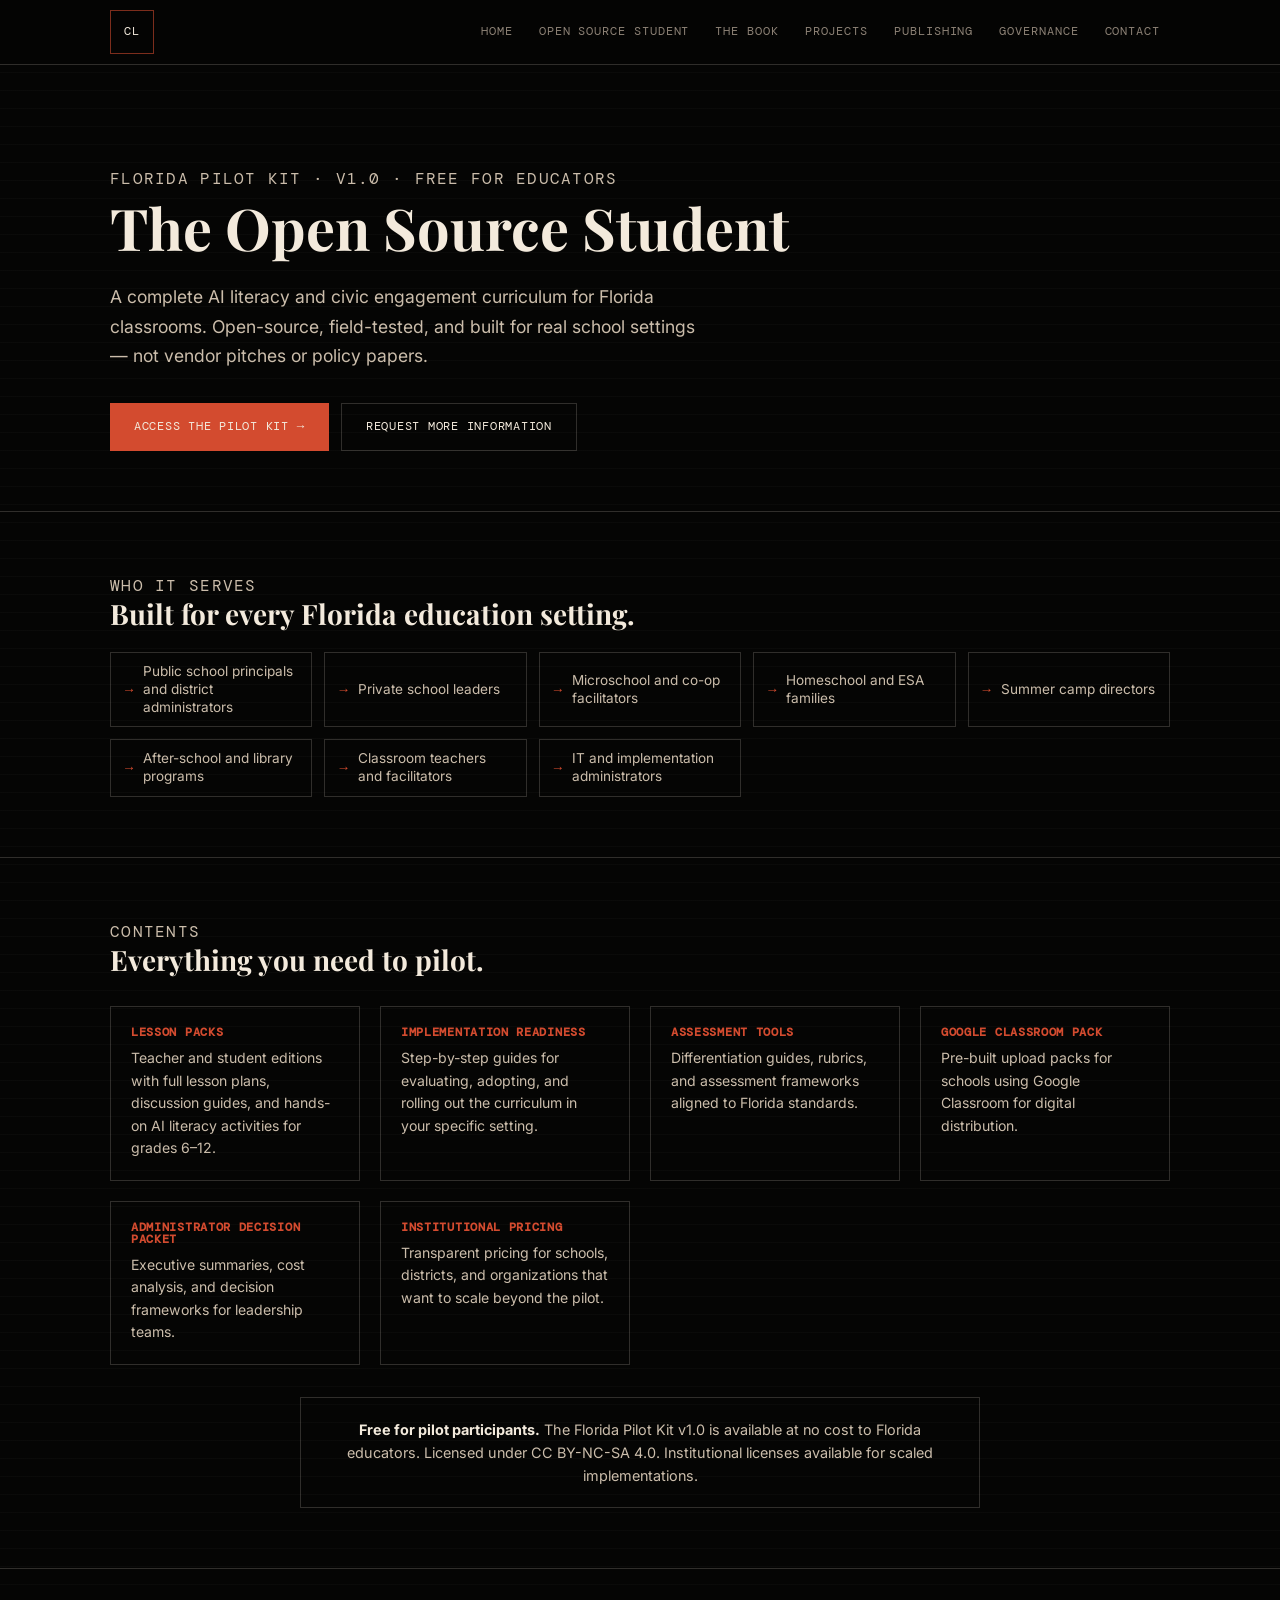
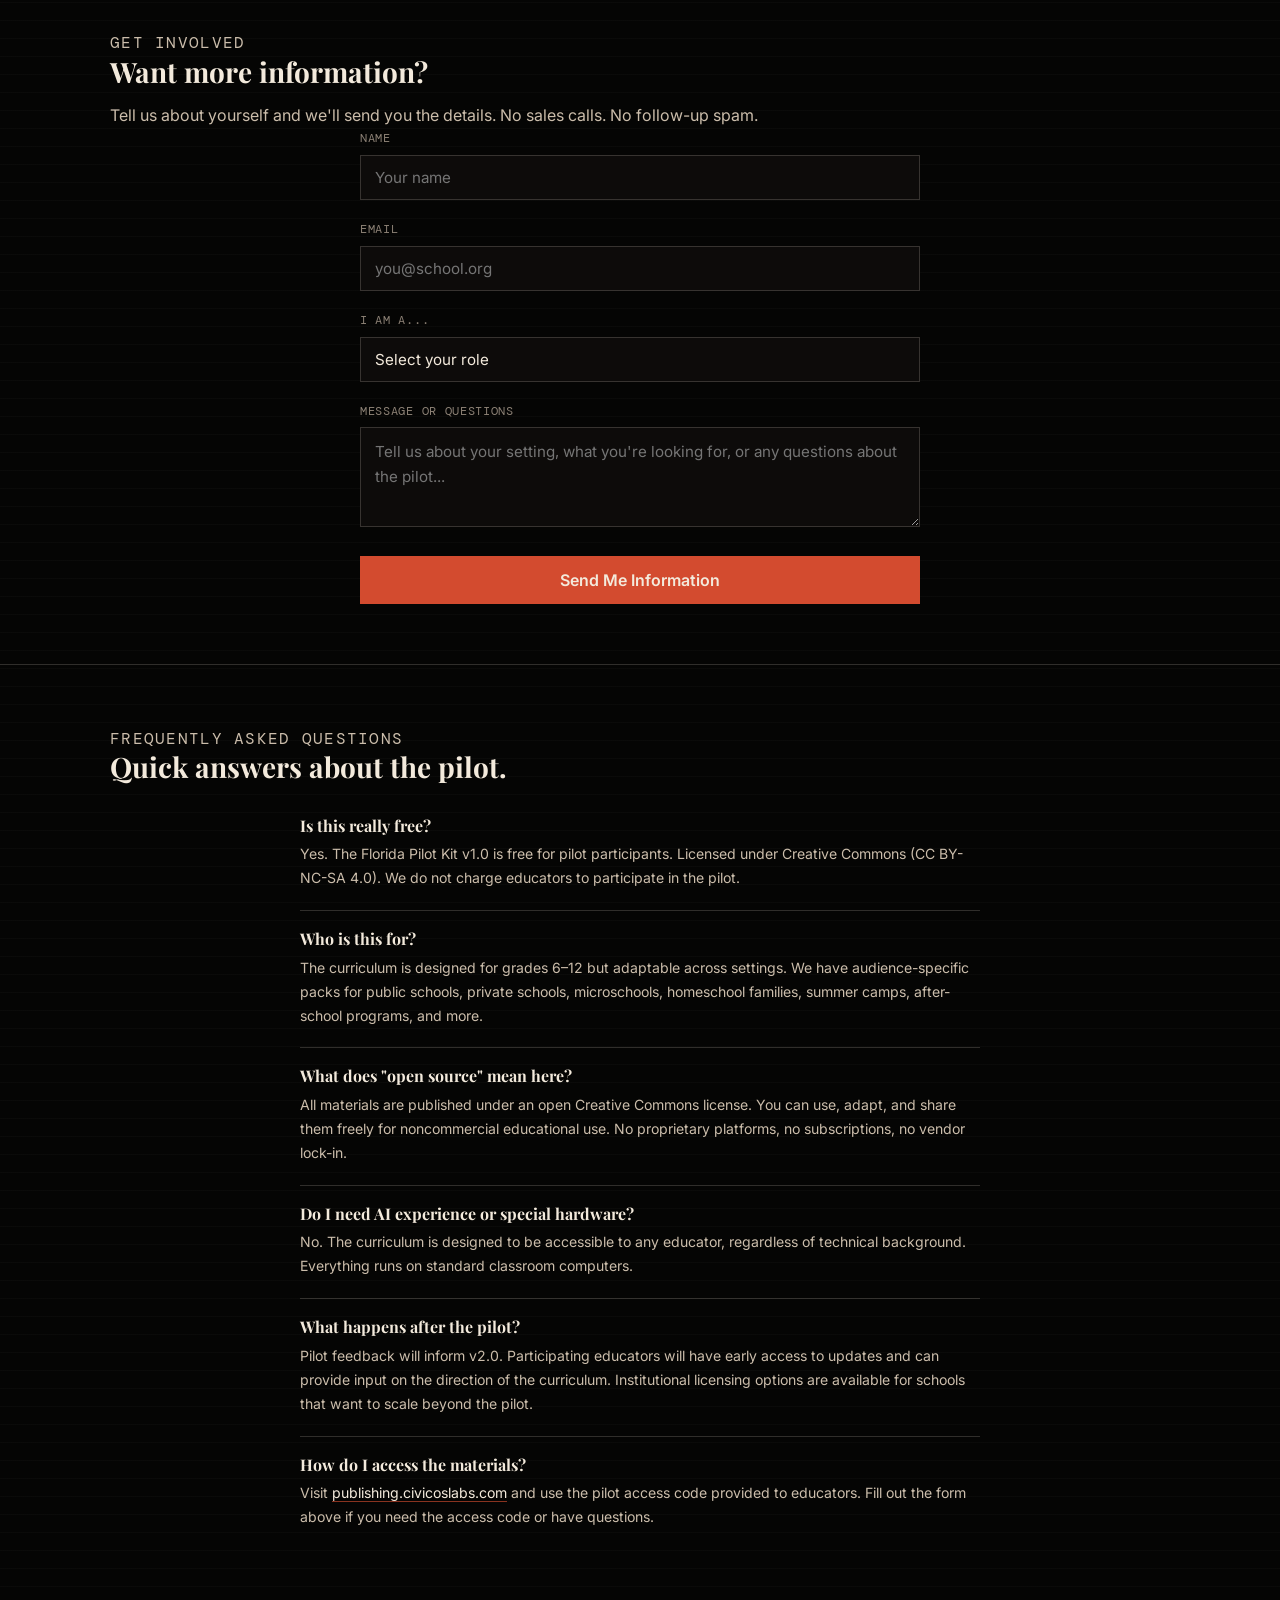
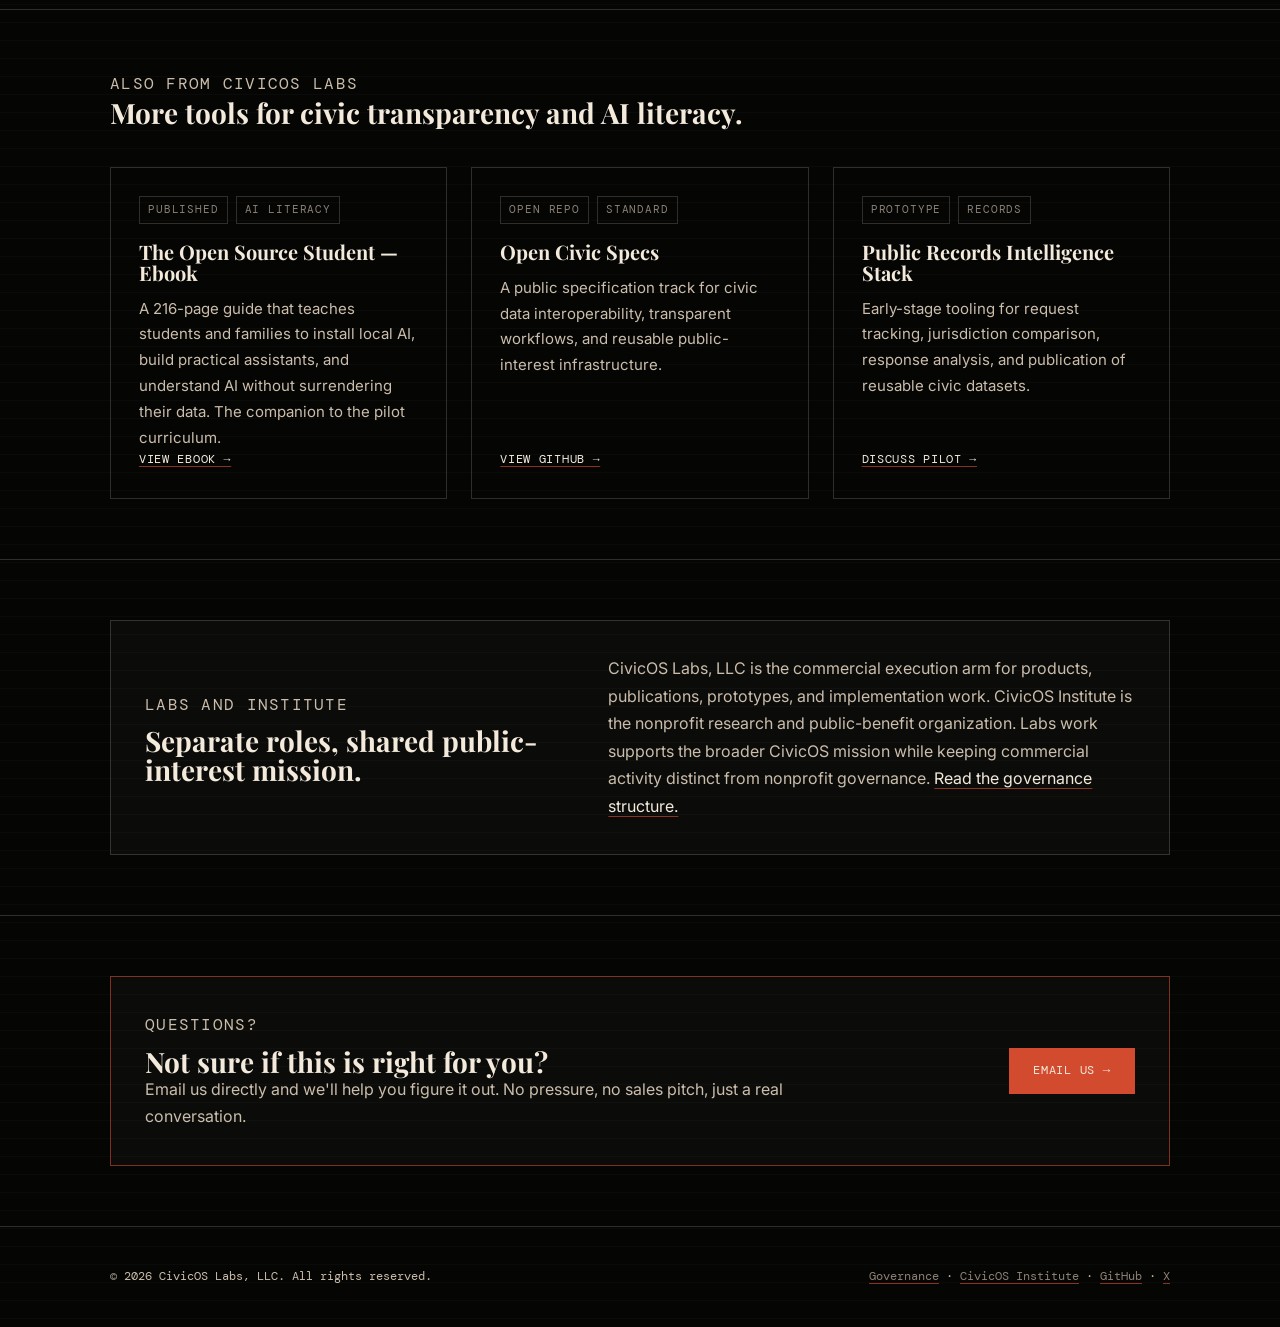
==== index.html @ d6880f02 "Add Formspree form to Open Source Student page" ====
<!DOCTYPE html>
<html lang="en">
<head>
    <meta charset="UTF-8">
    <meta name="viewport" content="width=device-width, initial-scale=1.0">
    <meta name="description" content="The Open Source Student — Florida Pilot Kit. Free open-source AI literacy curriculum for Florida educators, microschools, and families. Join the pilot.">
    <meta name="theme-color" content="#050504">
    <link rel="canonical" href="https://civicoslabs.com/">
    <meta property="og:type" content="website">
    <meta property="og:title" content="The Open Source Student — Florida Pilot Kit">
    <meta property="og:description" content="Free open-source AI literacy curriculum for Florida classrooms. Built for educators, by educators. Join the pilot.">
    <meta property="og:url" content="https://civicoslabs.com/">
    <meta property="og:site_name" content="CivicOS Labs">
    <meta name="twitter:card" content="summary_large_image">
    <meta name="twitter:title" content="The Open Source Student — Florida Pilot Kit">
    <meta name="twitter:description" content="Free open-source AI literacy curriculum for Florida classrooms. Join the pilot.">
    <title>The Open Source Student — Florida Pilot Kit | CivicOS Labs</title>
    <link rel="icon" href="/favicon.svg" type="image/svg+xml">
    <link rel="stylesheet" href="style.css">
    <link rel="preconnect" href="https://fonts.googleapis.com">
    <link rel="preconnect" href="https://fonts.gstatic.com" crossorigin>
    <link href="https://fonts.googleapis.com/css2?family=DM+Mono:wght@400;500&family=Inter:wght@300;400;500;600;700;800&family=Playfair+Display:wght@500;600;700;800&display=swap" rel="stylesheet">
    <style>
        .form-section {
            max-width: 560px;
            margin: 0 auto;
        }
        .form-section .eyebrow {
            margin-bottom: 12px;
        }
        .form-section h2 {
            margin-bottom: 24px;
        }
        .form-group {
            margin-bottom: 20px;
        }
        .form-group label {
            display: block;
            font-family: var(--mono);
            font-size: 0.72rem;
            letter-spacing: 0.06em;
            text-transform: uppercase;
            color: var(--ash);
            margin-bottom: 6px;
        }
        .form-group input,
        .form-group select,
        .form-group textarea {
            width: 100%;
            padding: 12px 14px;
            background: var(--black-soft);
            border: 1px solid var(--line);
            color: var(--paper);
            font-family: var(--sans);
            font-size: 0.95rem;
            outline: none;
            transition: border-color 0.2s;
            border-radius: 0;
            -webkit-appearance: none;
        }
        .form-group input:focus,
        .form-group select:focus,
        .form-group textarea:focus {
            border-color: var(--ember);
        }
        .form-group select {
            cursor: pointer;
        }
        .form-group select option {
            background: var(--black);
            color: var(--paper);
        }
        .form-group textarea {
            resize: vertical;
            min-height: 100px;
            line-height: 1.6;
        }
        .form-submit {
            width: 100%;
            padding: 14px 24px;
            background: var(--ember);
            color: var(--paper);
            border: none;
            font-family: var(--sans);
            font-size: 1rem;
            font-weight: 600;
            cursor: pointer;
            transition: background 0.2s;
            border-radius: 0;
        }
        .form-submit:hover {
            background: #b83d25;
        }
        .form-submit:disabled {
            opacity: 0.5;
            cursor: not-allowed;
        }
        .form-success {
            display: none;
            text-align: center;
            padding: 40px 20px;
        }
        .form-success h3 {
            font-size: 1.4rem;
            margin-bottom: 12px;
        }
        .form-success p {
            color: var(--paper-dim);
            line-height: 1.6;
        }
        .form-error {
            color: var(--ember);
            font-size: 0.85rem;
            margin-top: 8px;
            display: none;
        }
        .form-spinner {
            display: none;
            vertical-align: middle;
            margin-left: 8px;
        }
        .pilot-hero {
            padding: 100px 0 60px;
        }
        .pilot-hero h1 {
            font-size: clamp(2.2rem, 5vw, 3.6rem);
            line-height: 1.2;
            margin-bottom: 20px;
        }
        .pilot-hero .tagline {
            max-width: 600px;
            font-size: 1.1rem;
            line-height: 1.7;
            color: var(--paper-dim);
            margin-bottom: 32px;
        }
        .audience-list {
            display: grid;
            grid-template-columns: repeat(auto-fill, minmax(200px, 1fr));
            gap: 12px;
            margin-top: 24px;
        }
        .audience-item {
            display: flex;
            align-items: center;
            gap: 10px;
            padding: 10px 14px;
            border: 1px solid var(--line);
            font-size: 0.85rem;
            color: var(--paper-dim);
            line-height: 1.3;
        }
        .audience-item::before {
            content: "→";
            color: var(--ember);
            font-family: var(--mono);
            flex-shrink: 0;
        }
        .whats-included {
            display: grid;
            grid-template-columns: repeat(auto-fill, minmax(220px, 1fr));
            gap: 20px;
            margin-top: 32px;
        }
        .included-item {
            padding: 20px;
            border: 1px solid var(--line);
        }
        .included-item h4 {
            font-family: var(--mono);
            font-size: 0.72rem;
            letter-spacing: 0.06em;
            text-transform: uppercase;
            color: var(--ember);
            margin-bottom: 8px;
        }
        .included-item p {
            font-size: 0.88rem;
            line-height: 1.6;
            color: var(--paper-dim);
        }
        .pricing-note {
            max-width: 680px;
            margin: 32px auto 0;
            padding: 20px 24px;
            border: 1px solid var(--line);
            text-align: center;
            font-size: 0.9rem;
            line-height: 1.6;
            color: var(--paper-dim);
        }
        .pricing-note strong {
            color: var(--paper);
        }
        .faq-item {
            max-width: 680px;
            margin: 0 auto;
            padding: 20px 0;
            border-bottom: 1px solid var(--line);
        }
        .faq-item:last-child {
            border-bottom: none;
        }
        .faq-item h4 {
            font-size: 1rem;
            margin-bottom: 8px;
        }
        .faq-item p {
            font-size: 0.88rem;
            line-height: 1.7;
            color: var(--paper-dim);
        }
    </style>
</head>
<body>
    <nav>
        <div class="nav-inner">
            <a href="/" class="logo" aria-label="CivicOS Labs home">CL</a>
            <div class="nav-links">
                <a href="/">Home</a>
                <a href="/open-source-student/">Open Source Student</a>
                <a href="/ebook/">The Book</a>
                <a href="#projects">Projects</a>
                <a href="/publishing/">Publishing</a>
                <a href="/governance/">Governance</a>
                <a href="mailto:info@civicoslabs.com?subject=CivicOS%20Labs%20inquiry">Contact</a>
            </div>
        </div>
    </nav>

    <section class="pilot-hero">
        <div class="container">
            <p class="eyebrow">Florida Pilot Kit · v1.0 · Free for Educators</p>
            <h1>The Open Source Student</h1>
            <p class="tagline">A complete AI literacy and civic engagement curriculum for Florida classrooms. Open-source, field-tested, and built for real school settings — not vendor pitches or policy papers.</p>
            <div class="btn-group">
                <a href="https://publishing.civicoslabs.com/publishing/login" class="btn btn-primary" target="_blank" rel="noopener">Access the Pilot Kit →</a>
                <a href="#info" class="btn btn-secondary">Request More Information</a>
            </div>
        </div>
    </section>

    <hr class="section-divider">

    <section>
        <div class="container">
            <div class="section-head">
                <p class="section-label">Who it serves</p>
                <h2>Built for every Florida education setting.</h2>
            </div>
            <div class="audience-list">
                <div class="audience-item">Public school principals and district administrators</div>
                <div class="audience-item">Private school leaders</div>
                <div class="audience-item">Microschool and co-op facilitators</div>
                <div class="audience-item">Homeschool and ESA families</div>
                <div class="audience-item">Summer camp directors</div>
                <div class="audience-item">After-school and library programs</div>
                <div class="audience-item">Classroom teachers and facilitators</div>
                <div class="audience-item">IT and implementation administrators</div>
            </div>
        </div>
    </section>

    <hr class="section-divider">

    <section>
        <div class="container">
            <div class="section-head">
                <p class="section-label">Contents</p>
                <h2>Everything you need to pilot.</h2>
            </div>
            <div class="whats-included">
                <div class="included-item">
                    <h4>Lesson packs</h4>
                    <p>Teacher and student editions with full lesson plans, discussion guides, and hands-on AI literacy activities for grades 6–12.</p>
                </div>
                <div class="included-item">
                    <h4>Implementation readiness</h4>
                    <p>Step-by-step guides for evaluating, adopting, and rolling out the curriculum in your specific setting.</p>
                </div>
                <div class="included-item">
                    <h4>Assessment tools</h4>
                    <p>Differentiation guides, rubrics, and assessment frameworks aligned to Florida standards.</p>
                </div>
                <div class="included-item">
                    <h4>Google Classroom pack</h4>
                    <p>Pre-built upload packs for schools using Google Classroom for digital distribution.</p>
                </div>
                <div class="included-item">
                    <h4>Administrator decision packet</h4>
                    <p>Executive summaries, cost analysis, and decision frameworks for leadership teams.</p>
                </div>
                <div class="included-item">
                    <h4>Institutional pricing</h4>
                    <p>Transparent pricing for schools, districts, and organizations that want to scale beyond the pilot.</p>
                </div>
            </div>
            <div class="pricing-note">
                <strong>Free for pilot participants.</strong> The Florida Pilot Kit v1.0 is available at no cost to Florida educators. Licensed under CC BY-NC-SA 4.0. Institutional licenses available for scaled implementations.
            </div>
        </div>
    </section>

    <hr class="section-divider">

    <section id="info">
        <div class="container">
            <div class="section-head">
                <p class="section-label">Get involved</p>
                <h2>Want more information?</h2>
                <p>Tell us about yourself and we'll send you the details. No sales calls. No follow-up spam.</p>
            </div>

            <div class="form-section">
                <form id="contact-form" action="https://formspree.io/f/xaqlrnbj" method="POST">
                    <div class="form-group">
                        <label for="name">Name</label>
                        <input type="text" id="name" name="name" required placeholder="Your name">
                    </div>
                    <div class="form-group">
                        <label for="email">Email</label>
                        <input type="email" id="email" name="email" required placeholder="you@school.org">
                    </div>
                    <div class="form-group">
                        <label for="role">I am a...</label>
                        <select id="role" name="role">
                            <option value="">Select your role</option>
                            <option value="Public school administrator">Public school administrator</option>
                            <option value="Private school leader">Private school leader</option>
                            <option value="Microschool / co-op facilitator">Microschool / co-op facilitator</option>
                            <option value="Homeschool / ESA parent">Homeschool / ESA parent</option>
                            <option value="Classroom teacher">Classroom teacher</option>
                            <option value="Summer camp / after-school program">Summer camp / after-school program</option>
                            <option value="Community organization">Community organization</option>
                            <option value="Interested individual">Interested individual</option>
                            <option value="Other">Other</option>
                        </select>
                    </div>
                    <div class="form-group">
                        <label for="message">Message or questions</label>
                        <textarea id="message" name="message" placeholder="Tell us about your setting, what you're looking for, or any questions about the pilot..."></textarea>
                    </div>

                    <input type="hidden" name="_subject" value="New OSS Pilot Inquiry from civicoslabs.com">
                    <input type="hidden" name="_form_id" value="civicoslabs-oss-pilot-inquiry">

                    <button type="submit" class="form-submit" id="form-submit-btn">
                        Send Me Information
                        <span class="form-spinner" id="form-spinner">&#8987;</span>
                    </button>
                    <div class="form-error" id="form-error"></div>
                </form>

                <div class="form-success" id="form-success">
                    <h3>Thanks for your interest.</h3>
                    <p>We'll review your inquiry and send you information about the Florida Pilot Kit. If you have questions in the meantime, email us directly at <a href="mailto:info@civicoslabs.com">info@civicoslabs.com</a>.</p>
                </div>
            </div>
        </div>
    </section>

    <hr class="section-divider">

    <section>
        <div class="container">
            <div class="section-head">
                <p class="section-label">Frequently asked questions</p>
                <h2>Quick answers about the pilot.</h2>
            </div>
            <div class="faq-item">
                <h4>Is this really free?</h4>
                <p>Yes. The Florida Pilot Kit v1.0 is free for pilot participants. Licensed under Creative Commons (CC BY-NC-SA 4.0). We do not charge educators to participate in the pilot.</p>
            </div>
            <div class="faq-item">
                <h4>Who is this for?</h4>
                <p>The curriculum is designed for grades 6–12 but adaptable across settings. We have audience-specific packs for public schools, private schools, microschools, homeschool families, summer camps, after-school programs, and more.</p>
            </div>
            <div class="faq-item">
                <h4>What does "open source" mean here?</h4>
                <p>All materials are published under an open Creative Commons license. You can use, adapt, and share them freely for noncommercial educational use. No proprietary platforms, no subscriptions, no vendor lock-in.</p>
            </div>
            <div class="faq-item">
                <h4>Do I need AI experience or special hardware?</h4>
                <p>No. The curriculum is designed to be accessible to any educator, regardless of technical background. Everything runs on standard classroom computers.</p>
            </div>
            <div class="faq-item">
                <h4>What happens after the pilot?</h4>
                <p>Pilot feedback will inform v2.0. Participating educators will have early access to updates and can provide input on the direction of the curriculum. Institutional licensing options are available for schools that want to scale beyond the pilot.</p>
            </div>
            <div class="faq-item">
                <h4>How do I access the materials?</h4>
                <p>Visit <a href="https://publishing.civicoslabs.com/publishing/login">publishing.civicoslabs.com</a> and use the pilot access code provided to educators. Fill out the form above if you need the access code or have questions.</p>
            </div>
        </div>
    </section>

    <hr class="section-divider">

    <section id="projects">
        <div class="container">
            <div class="section-head">
                <p class="section-label">Also from CivicOS Labs</p>
                <h2>More tools for civic transparency and AI literacy.</h2>
            </div>
            <div class="grid project-grid">
                <article class="card project-card">
                    <div class="project-meta"><span>Published</span><span>AI literacy</span></div>
                    <h3>The Open Source Student — Ebook</h3>
                    <p>A 216-page guide that teaches students and families to install local AI, build practical assistants, and understand AI without surrendering their data. The companion to the pilot curriculum.</p>
                    <a href="/ebook/" class="link-arrow">View ebook</a>
                </article>
                <article class="card project-card">
                    <div class="project-meta"><span>Open repo</span><span>Standard</span></div>
                    <h3>Open Civic Specs</h3>
                    <p>A public specification track for civic data interoperability, transparent workflows, and reusable public-interest infrastructure.</p>
                    <a href="https://github.com/CivicOSInstitute/open-civic-specs" class="link-arrow" target="_blank" rel="noopener">View GitHub</a>
                </article>
                <article class="card project-card">
                    <div class="project-meta"><span>Prototype</span><span>Records</span></div>
                    <h3>Public Records Intelligence Stack</h3>
                    <p>Early-stage tooling for request tracking, jurisdiction comparison, response analysis, and publication of reusable civic datasets.</p>
                    <a href="mailto:info@civicoslabs.com?subject=Public%20Records%20Intelligence%20Stack" class="link-arrow">Discuss pilot</a>
                </article>
            </div>
        </div>
    </section>

    <hr class="section-divider">

    <section>
        <div class="container">
            <div class="disclosure-card">
                <div>
                    <p class="section-label">Labs and Institute</p>
                    <h2>Separate roles, shared public-interest mission.</h2>
                </div>
                <p>CivicOS Labs, LLC is the commercial execution arm for products, publications, prototypes, and implementation work. CivicOS Institute is the nonprofit research and public-benefit organization. Labs work supports the broader CivicOS mission while keeping commercial activity distinct from nonprofit governance. <a href="/governance/">Read the governance structure.</a></p>
            </div>
        </div>
    </section>

    <hr class="section-divider">

    <section>
        <div class="container">
            <div class="contact-strip">
                <div>
                    <p class="section-label">Questions?</p>
                    <h2>Not sure if this is right for you?</h2>
                    <p>Email us directly and we'll help you figure it out. No pressure, no sales pitch, just a real conversation.</p>
                </div>
                <a href="mailto:info@civicoslabs.com?subject=OSS%20Pilot%20question" class="btn btn-primary">Email us →</a>
            </div>
        </div>
    </section>

    <footer>
        <div class="container footer-grid">
            <p>&copy; 2026 CivicOS Labs, LLC. All rights reserved.</p>
            <p><a href="/governance/">Governance</a> · <a href="https://civicos-institute.org/" target="_blank" rel="noopener">CivicOS Institute</a> · <a href="https://github.com/CivicOSInstitute" target="_blank" rel="noopener">GitHub</a> · <a href="https://x.com/CivicOSInstitut" target="_blank" rel="noopener">X</a></p>
        </div>
    </footer>

    <script>
        const form = document.getElementById('contact-form');
        const btn = document.getElementById('form-submit-btn');
        const spinner = document.getElementById('form-spinner');
        const error = document.getElementById('form-error');
        const success = document.getElementById('form-success');

        form.addEventListener('submit', async (e) => {
            e.preventDefault();
            btn.disabled = true;
            spinner.style.display = 'inline';
            error.style.display = 'none';

            const data = new FormData(form);
            const plainData = {};
            data.forEach((v, k) => { plainData[k] = v; });

            try {
                const res = await fetch(form.action, {
                    method: 'POST',
                    body: JSON.stringify(plainData),
                    headers: {
                        'Content-Type': 'application/json',
                        'Accept': 'application/json'
                    }
                });
                if (res.ok) {
                    form.style.display = 'none';
                    success.style.display = 'block';
                } else {
                    throw new Error('Server error');
                }
            } catch (err) {
                error.textContent = 'Something went wrong. Please email us directly at info@civicoslabs.com.';
                error.style.display = 'block';
                btn.disabled = false;
                spinner.style.display = 'none';
            }
        });
    </script>
</body>
</html>
---- style.css ----
*, *::before, *::after {
    box-sizing: border-box;
    margin: 0;
    padding: 0;
}

:root {
    --black: #050504;
    --black-soft: #0d0b0a;
    --paper: #f3eadc;
    --paper-dim: #cbbdab;
    --ash: #8c8175;
    --ember: #d34b2f;
    --ember-deep: #8f2b1f;
    --line: rgba(243, 234, 220, 0.18);
    --line-strong: rgba(211, 75, 47, 0.58);
    --radius: 0;
    --serif: "Playfair Display", Georgia, serif;
    --sans: "Inter", -apple-system, BlinkMacSystemFont, "Segoe UI", sans-serif;
    --mono: "DM Mono", "Courier New", monospace;
}

html { scroll-behavior: smooth; background: var(--black); max-width: 100%; overflow-x: hidden; }

body {
    min-height: 100vh;
    background: linear-gradient(rgba(243, 234, 220, 0.025) 1px, transparent 1px), var(--black);
    background-size: 100% 18px;
    color: var(--paper);
    font-family: var(--sans);
    font-size: 16px;
    line-height: 1.72;
    -webkit-font-smoothing: antialiased;
    max-width: 100%;
    overflow-x: hidden;
}

a { color: var(--paper); text-decoration: underline; text-decoration-color: rgba(211, 75, 47, 0.64); text-underline-offset: 0.22em; }
a:hover { color: var(--ember); }
h1, h2, h3, h4 { color: var(--paper); font-family: var(--serif); line-height: 1.04; font-weight: 700; }
p { color: var(--paper-dim); }

.eyebrow, .section-label, .nav-links a, .stat-label, .project-meta, .microcopy, .cover-kicker, .cover-footer {
    font-family: var(--mono);
    letter-spacing: 0.08em;
    text-transform: uppercase;
}

.container { width: min(1060px, calc(100% - 44px)); margin: 0 auto; }

nav {
    position: sticky; top: 0; z-index: 50;
    background: rgba(5, 5, 4, 0.94);
    border-bottom: 1px solid var(--line);
    backdrop-filter: blur(12px);
}

.nav-inner {
    width: min(1060px, calc(100% - 44px));
    min-height: 64px; margin: 0 auto;
    display: flex; align-items: center; justify-content: space-between; gap: 24px;
}

.logo {
    display: inline-flex; align-items: center; justify-content: center;
    width: 44px; height: 44px;
    border: 1px solid var(--line-strong);
    color: var(--paper); font-family: var(--mono);
    font-size: 0.78rem; letter-spacing: 0.08em; text-decoration: none;
}
.logo:hover { color: var(--ember); }

.nav-links { display: flex; gap: 6px; align-items: center; }
.nav-links a {
    min-height: 34px; display: inline-flex; align-items: center;
    padding: 8px 10px; font-size: 0.72rem; color: var(--ash);
    text-decoration: none; transition: color 0.2s;
}
.nav-links a:hover, .nav-links a.active { color: var(--ember); }

.hero { padding: 100px 0 80px; }
.hero h1 { font-size: clamp(40px, 6vw, 72px); margin-bottom: 20px; }
.hero .tagline { font-size: 18px; max-width: 540px; margin-bottom: 32px; }
.hero .eyebrow { color: var(--ash); font-size: 0.72rem; margin-bottom: 16px; }
.hero-grid {
    display: grid;
    grid-template-columns: minmax(0, 1fr) 340px;
    gap: 56px;
    align-items: center;
}

.signal-panel {
    border: 1px solid var(--line);
    padding: 28px;
    background: rgba(243, 234, 220, 0.025);
}

.signal-row {
    display: grid;
    grid-template-columns: 42px 1fr;
    gap: 14px;
    padding: 16px 0;
    border-bottom: 1px solid var(--line);
}

.signal-row span {
    color: var(--ember);
    font-family: var(--mono);
    font-size: 0.72rem;
}

.signal-row strong {
    color: var(--paper);
    font-size: 15px;
    font-weight: 600;
}

.microcopy {
    color: var(--ash);
    font-size: 0.68rem;
    line-height: 1.7;
    margin-top: 18px;
}

.btn {
    display: inline-flex; align-items: center; gap: 8px;
    padding: 12px 24px; font-family: var(--mono);
    font-size: 0.78rem; letter-spacing: 0.06em;
    text-transform: uppercase; text-decoration: none;
    transition: all 0.2s; cursor: pointer; border: none;
}
.btn-primary {
    background: var(--ember); color: var(--paper);
}
.btn-primary:hover { background: var(--ember-deep); color: var(--paper); }
.btn-secondary {
    background: transparent; color: var(--paper);
    border: 1px solid var(--line);
}
.btn-secondary:hover { border-color: var(--ember); color: var(--ember); }
.btn-group { display: flex; gap: 12px; flex-wrap: wrap; margin-top: 24px; }

.section-divider {
    border: none; border-top: 1px solid var(--line);
    margin: 0;
}

.grid { display: grid; gap: 24px; margin-top: 40px; }
.grid.three-col { grid-template-columns: repeat(3, 1fr); }
.grid.two-col { grid-template-columns: repeat(2, 1fr); }
.project-grid { grid-template-columns: repeat(3, 1fr); }

@media (max-width: 720px) {
    .grid.three-col, .grid.two-col, .project-grid { grid-template-columns: 1fr; }
}

.card {
    padding: 28px; border: 1px solid var(--line);
    transition: border-color 0.2s;
}
.card:hover { border-color: var(--line-strong); }
.card h3 { font-size: 20px; margin-bottom: 12px; }
.card p { font-size: 15px; }
.card .link-arrow {
    display: inline-block; margin-top: 16px;
    font-family: var(--mono); font-size: 0.72rem;
    letter-spacing: 0.06em; text-transform: uppercase;
}

.link-arrow::after { content: " →"; }

.project-card {
    min-height: 290px;
    display: flex;
    flex-direction: column;
}

.project-card .link-arrow { margin-top: auto; }

.project-meta {
    display: flex;
    flex-wrap: wrap;
    gap: 8px;
    margin-bottom: 18px;
    color: var(--ash);
    font-size: 0.66rem;
}

.project-meta span {
    border: 1px solid var(--line);
    padding: 4px 8px;
}

.stat-card {
    padding: 28px; border: 1px solid var(--line); text-align: center;
}
.stat-number {
    display: block; font-family: var(--serif);
    font-size: 48px; font-weight: 700; color: var(--paper);
    line-height: 1.1;
}
.stat-label {
    display: block; margin-top: 8px;
    font-size: 0.72rem; color: var(--ash);
}

.book-cta { padding: 60px 0; }
.book-cta-card {
    padding: 40px; border: 1px solid var(--line-strong);
    display: flex; justify-content: space-between; align-items: center; gap: 40px;
}
.book-cta-card h2 { font-size: 28px; margin-bottom: 12px; }
.book-cta-card p { font-size: 15px; max-width: 480px; }
.book-cta-actions { display: flex; gap: 12px; flex-shrink: 0; flex-direction: column; }

@media (max-width: 720px) {
    .book-cta-card { flex-direction: column; align-items: flex-start; }
    .book-cta-actions { flex-direction: row; flex-wrap: wrap; }
}

section { padding: 60px 0; }
section .section-head h2 { font-size: 28px; margin-bottom: 16px; }
section .section-head p { max-width: 680px; }

.content-narrow {
    max-width: 680px;
    margin-top: 18px;
}

.content-narrow p + p { margin-top: 16px; }
.content-narrow strong { color: var(--paper); }

.price-tag {
    font-family: var(--serif); font-size: 48px; font-weight: 700;
    color: var(--paper); line-height: 1.1;
}
.price-note {
    font-family: var(--mono); font-size: 0.72rem;
    color: var(--ash); letter-spacing: 0.06em;
}

.price-block { margin: 24px 0; }

.book-cover {
    width: 100%;
    min-height: 430px;
    border: 1px solid var(--line-strong);
    padding: 30px;
    background:
        linear-gradient(135deg, rgba(211, 75, 47, 0.2), transparent 38%),
        linear-gradient(rgba(243, 234, 220, 0.035) 1px, transparent 1px),
        var(--black-soft);
    background-size: auto, 100% 18px, auto;
    display: flex;
    flex-direction: column;
    justify-content: space-between;
    box-shadow: 18px 18px 0 rgba(211, 75, 47, 0.1);
}

.cover-kicker, .cover-footer {
    color: var(--ash);
    font-size: 0.68rem;
}

.cover-title {
    font-family: var(--serif);
    font-size: 45px;
    line-height: 0.98;
    max-width: 240px;
}

.cover-subtitle {
    color: var(--paper-dim);
    max-width: 240px;
    line-height: 1.5;
}

.cover-mark {
    align-self: flex-end;
    display: inline-flex;
    align-items: center;
    justify-content: center;
    width: 62px;
    height: 62px;
    border: 1px solid var(--line-strong);
    color: var(--ember);
    font-family: var(--mono);
}

.strike {
    color: var(--ash);
    text-decoration: line-through;
}

.value-card {
    text-align: center;
    margin-top: 40px;
    padding: 28px;
    border: 1px solid var(--line-strong);
}

.status-grid {
    display: grid;
    grid-template-columns: repeat(4, 1fr);
    gap: 18px;
    margin-top: 36px;
}

.status-card {
    min-height: 220px;
    border: 1px solid var(--line);
    padding: 24px;
    background: rgba(243, 234, 220, 0.025);
}

.status-card span,
.process-step > span,
.timeline-row > span {
    display: block;
    color: var(--ember);
    font-family: var(--mono);
    font-size: 0.68rem;
    letter-spacing: 0.08em;
    text-transform: uppercase;
}

.status-card strong {
    display: block;
    color: var(--paper);
    font-family: var(--serif);
    font-size: 22px;
    line-height: 1.08;
    margin: 18px 0 12px;
}

.status-card p,
.process-step p,
.timeline-row p,
.boundary-list p,
.faq-item p {
    font-size: 15px;
}

.process-list,
.timeline-list,
.boundary-list,
.faq-list {
    max-width: 860px;
    margin-top: 36px;
}

.process-step,
.timeline-row {
    display: grid;
    grid-template-columns: 74px minmax(0, 1fr);
    gap: 24px;
    padding: 22px 0;
    border-bottom: 1px solid var(--line);
}

.process-step:first-child,
.timeline-row:first-child {
    border-top: 1px solid var(--line);
}

.process-step h3,
.timeline-row h3,
.faq-item h3 {
    font-family: var(--sans);
    font-size: 17px;
    font-weight: 700;
    line-height: 1.35;
    margin-bottom: 6px;
}

.boundary-list {
    display: grid;
    grid-template-columns: repeat(2, 1fr);
    gap: 18px;
}

.boundary-list > div {
    border: 1px solid var(--line);
    padding: 24px;
    background: rgba(243, 234, 220, 0.02);
}

.boundary-list strong {
    display: block;
    color: var(--paper);
    margin-bottom: 8px;
}

.faq-item {
    padding: 22px 0;
    border-bottom: 1px solid var(--line);
}

.faq-item:first-child {
    border-top: 1px solid var(--line);
}

.chapter-preview .section-head p:not(.section-label) {
    color: var(--ash);
}

.chapter-flip-grid { align-items: stretch; }

.flip-card {
    min-height: 270px;
    perspective: 1200px;
    cursor: pointer;
    outline: none;
}

.flip-card-inner {
    position: relative;
    min-height: 100%;
    transform-style: preserve-3d;
    transition: transform 0.55s cubic-bezier(0.2, 0.8, 0.2, 1);
}

.flip-card.is-flipped .flip-card-inner {
    transform: rotateY(180deg);
}

.flip-face {
    position: absolute;
    inset: 0;
    display: flex;
    flex-direction: column;
    border: 1px solid var(--line);
    padding: 28px;
    background:
        linear-gradient(rgba(243, 234, 220, 0.018) 1px, transparent 1px),
        var(--black);
    background-size: 100% 18px;
    backface-visibility: hidden;
    -webkit-backface-visibility: hidden;
    transition: border-color 0.2s, background-color 0.2s;
}

.flip-face h3 {
    font-size: 22px;
    margin: 12px 0;
}

.flip-face p:not(.section-label) {
    font-size: 15px;
}

.flip-card:hover .flip-front,
.flip-card:focus-visible .flip-front,
.flip-card.is-flipped .flip-back {
    border-color: var(--line-strong);
}

.flip-back {
    transform: rotateY(180deg);
    border-color: var(--line-strong);
    background:
        linear-gradient(135deg, rgba(211, 75, 47, 0.12), transparent 42%),
        linear-gradient(rgba(243, 234, 220, 0.022) 1px, transparent 1px),
        var(--black-soft);
    background-size: auto, 100% 18px, auto;
}

.flip-hint {
    margin-top: auto;
    padding-top: 18px;
    color: var(--ember);
    font-family: var(--mono);
    font-size: 0.68rem;
    letter-spacing: 0.08em;
    text-transform: uppercase;
}

.disclosure-card, .contact-strip {
    display: grid;
    grid-template-columns: minmax(0, 0.8fr) minmax(0, 1fr);
    gap: 42px;
    align-items: center;
    border: 1px solid var(--line);
    padding: 34px;
    background: rgba(243, 234, 220, 0.025);
}

.disclosure-card h2, .contact-strip h2 {
    font-size: 28px;
    margin-top: 8px;
}

.contact-strip {
    grid-template-columns: minmax(0, 1fr) auto;
    border-color: var(--line-strong);
}

.contact-strip p { max-width: 640px; }

footer {
    padding: 40px 0; border-top: 1px solid var(--line);
    font-family: var(--mono); font-size: 0.72rem; color: var(--ash);
}
footer a { color: var(--ash); }
footer a:hover { color: var(--ember); }
.footer-grid {
    display: flex;
    justify-content: space-between;
    gap: 20px;
    flex-wrap: wrap;
}

@media (max-width: 860px) {
    .hero-grid, .disclosure-card, .contact-strip {
        grid-template-columns: 1fr;
    }

    .status-grid,
    .boundary-list {
        grid-template-columns: repeat(2, 1fr);
    }

    .book-cover {
        max-width: 360px;
        min-height: 390px;
    }
}

@media (max-width: 720px) {
    .hero { padding: 84px 0 64px; }
    .hero h1 { font-size: clamp(38px, 13vw, 54px); }
    .hero .tagline { font-size: 17px; }
    .book-cta-card { flex-direction: column; align-items: flex-start; }
    .book-cta-actions { flex-direction: row; flex-wrap: wrap; }
    .disclosure-card, .contact-strip, .book-cta-card { padding: 28px; }
    .status-grid,
    .boundary-list {
        grid-template-columns: 1fr;
    }
    .process-step,
    .timeline-row {
        grid-template-columns: 1fr;
        gap: 10px;
    }
}

@media (max-width: 560px) {
    .container, .nav-inner { width: min(100% - 32px, 1060px); }
    .nav-inner { gap: 12px; }
    .nav-links { gap: 2px; }
    .nav-links a { padding: 8px 6px; font-size: 0.66rem; }
    .nav-links .nav-optional { display: none; }
    .logo { width: 40px; height: 40px; flex: 0 0 40px; }
    .btn { width: 100%; justify-content: center; }
    .book-cta-actions, .btn-group { width: 100%; }
    .book-cover { min-height: 360px; box-shadow: 10px 10px 0 rgba(211, 75, 47, 0.1); }
    .cover-title { font-size: 38px; }
}

@media (max-width: 340px) {
    .nav-links a { font-size: 0.62rem; padding-inline: 4px; }
    .nav-links a[href="#projects"], .nav-links a[href="/#projects"] { display: none; }
}

@media (prefers-reduced-motion: reduce) {
    html { scroll-behavior: auto; }
    .flip-card-inner, .btn, .card, .nav-links a {
        transition: none;
    }
}
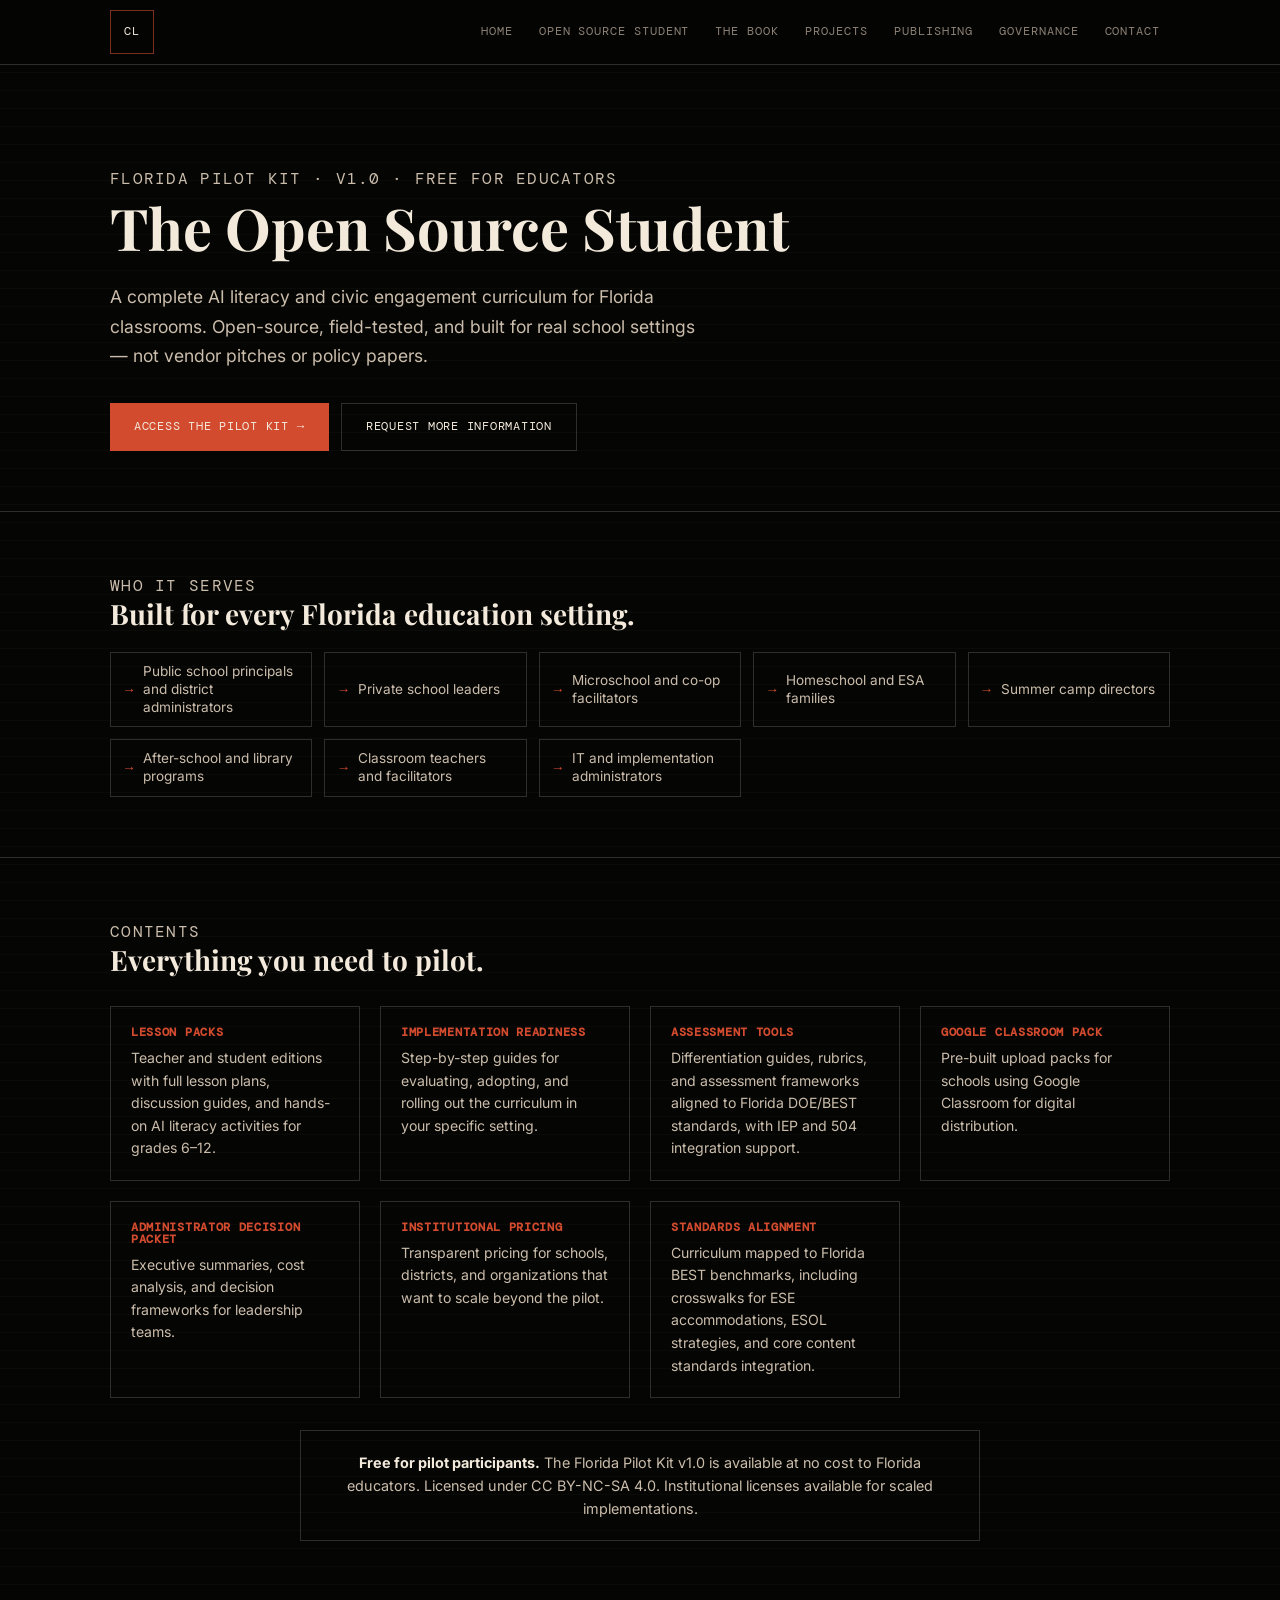
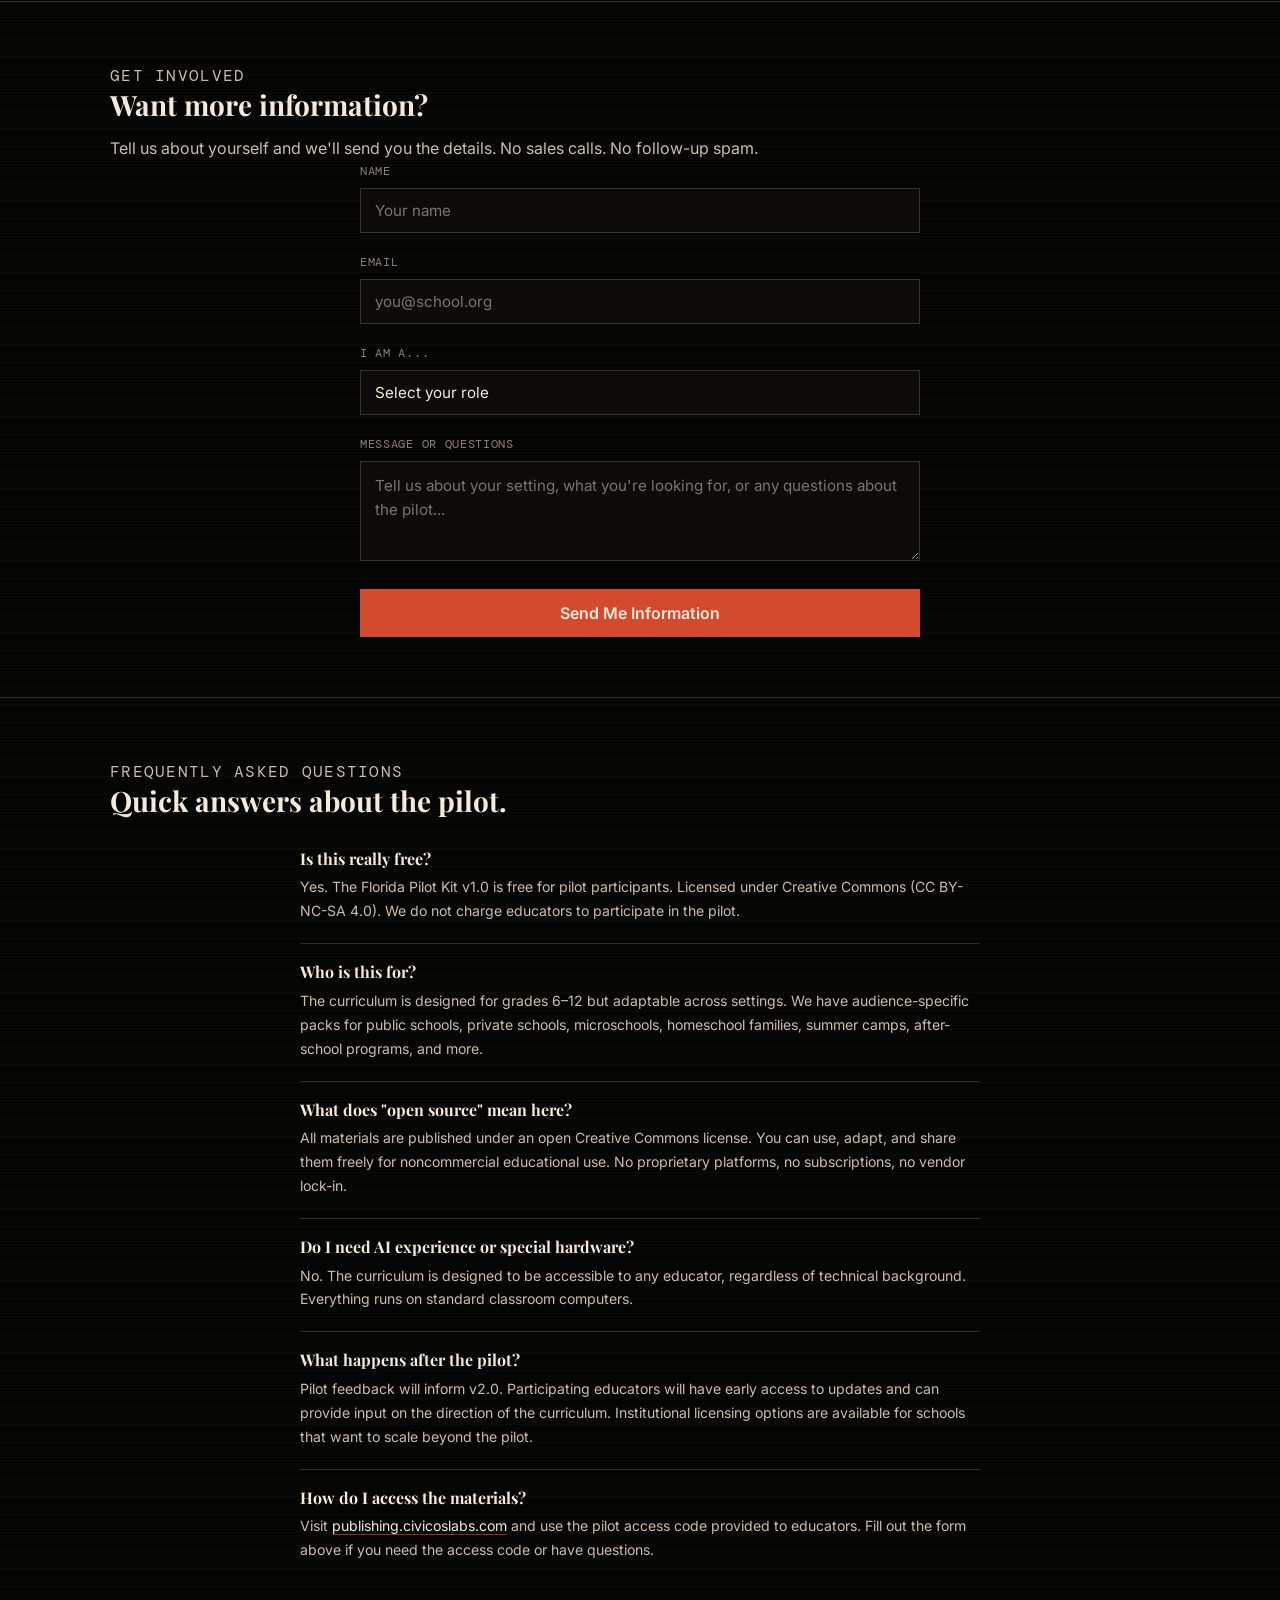
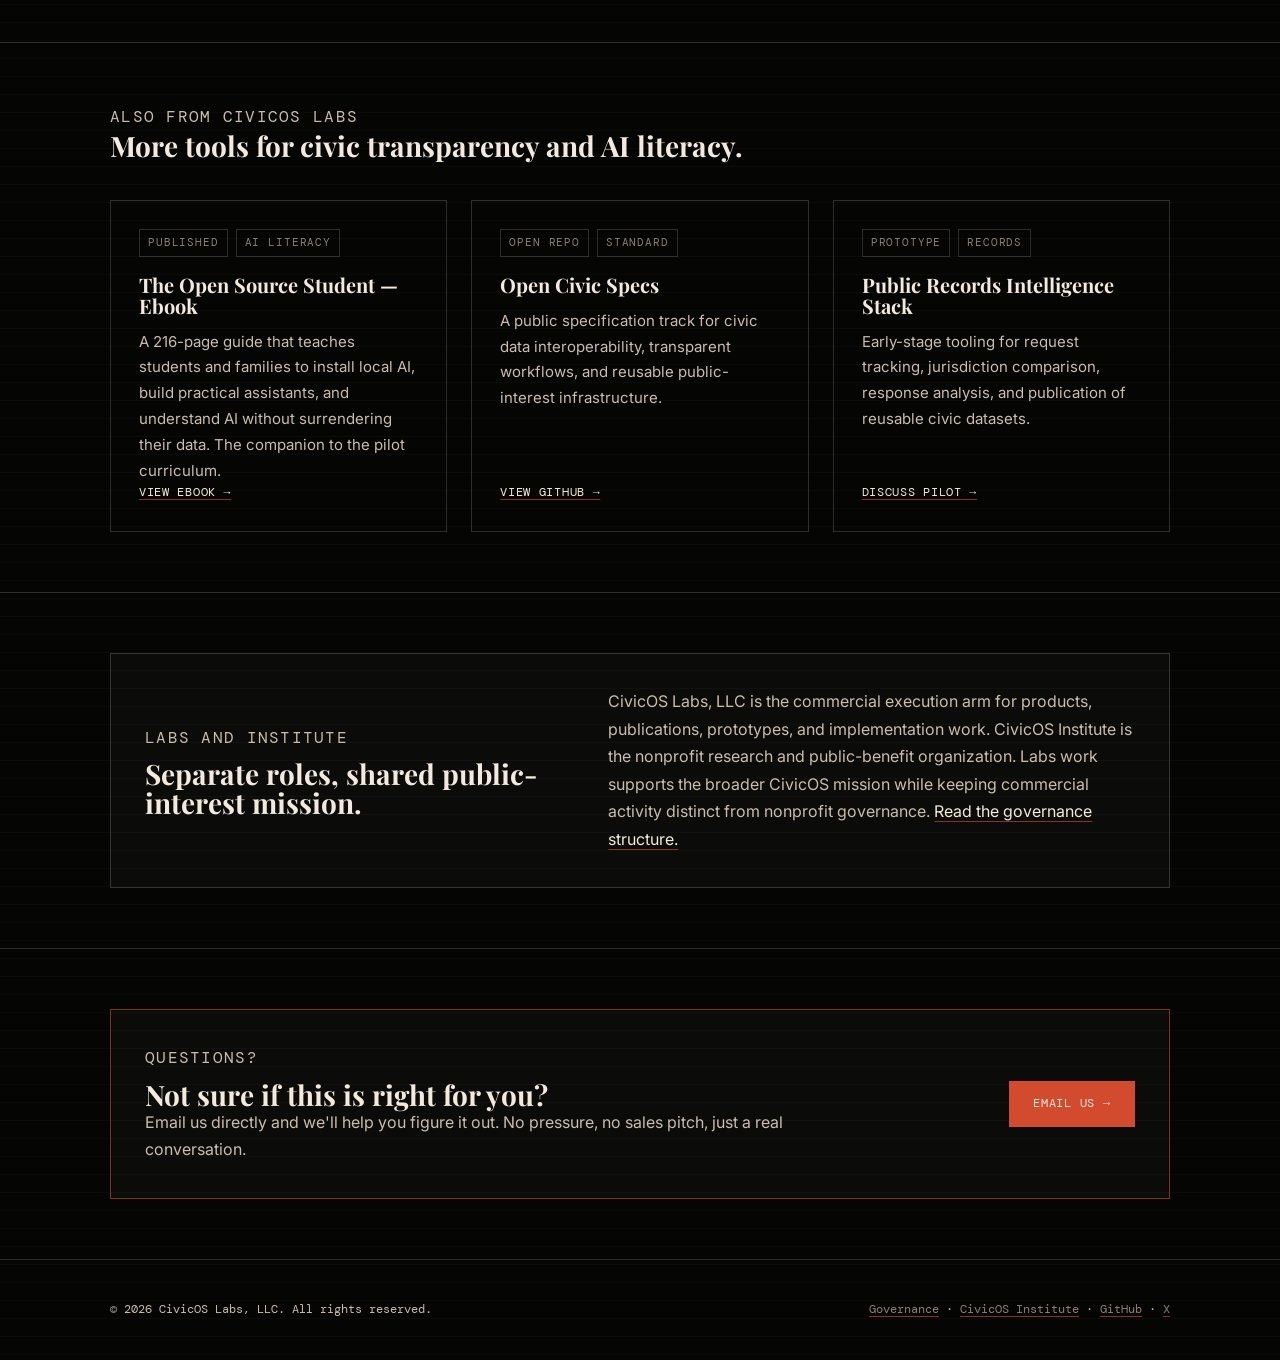
==== commit fee708d3: "Add BEST standards alignment and IEP/504 integration to contents section" ====
--- a/index.html
+++ b/index.html
@@ -280,7 +280,7 @@
                 </div>
                 <div class="included-item">
                     <h4>Assessment tools</h4>
-                    <p>Differentiation guides, rubrics, and assessment frameworks aligned to Florida standards.</p>
+                    <p>Differentiation guides, rubrics, and assessment frameworks aligned to Florida DOE/BEST standards, with IEP and 504 integration support.</p>
                 </div>
                 <div class="included-item">
                     <h4>Google Classroom pack</h4>
@@ -293,6 +293,10 @@
                 <div class="included-item">
                     <h4>Institutional pricing</h4>
                     <p>Transparent pricing for schools, districts, and organizations that want to scale beyond the pilot.</p>
+                </div>
+                <div class="included-item">
+                    <h4>Standards alignment</h4>
+                    <p>Curriculum mapped to Florida BEST benchmarks, including crosswalks for ESE accommodations, ESOL strategies, and core content standards integration.</p>
                 </div>
             </div>
             <div class="pricing-note">
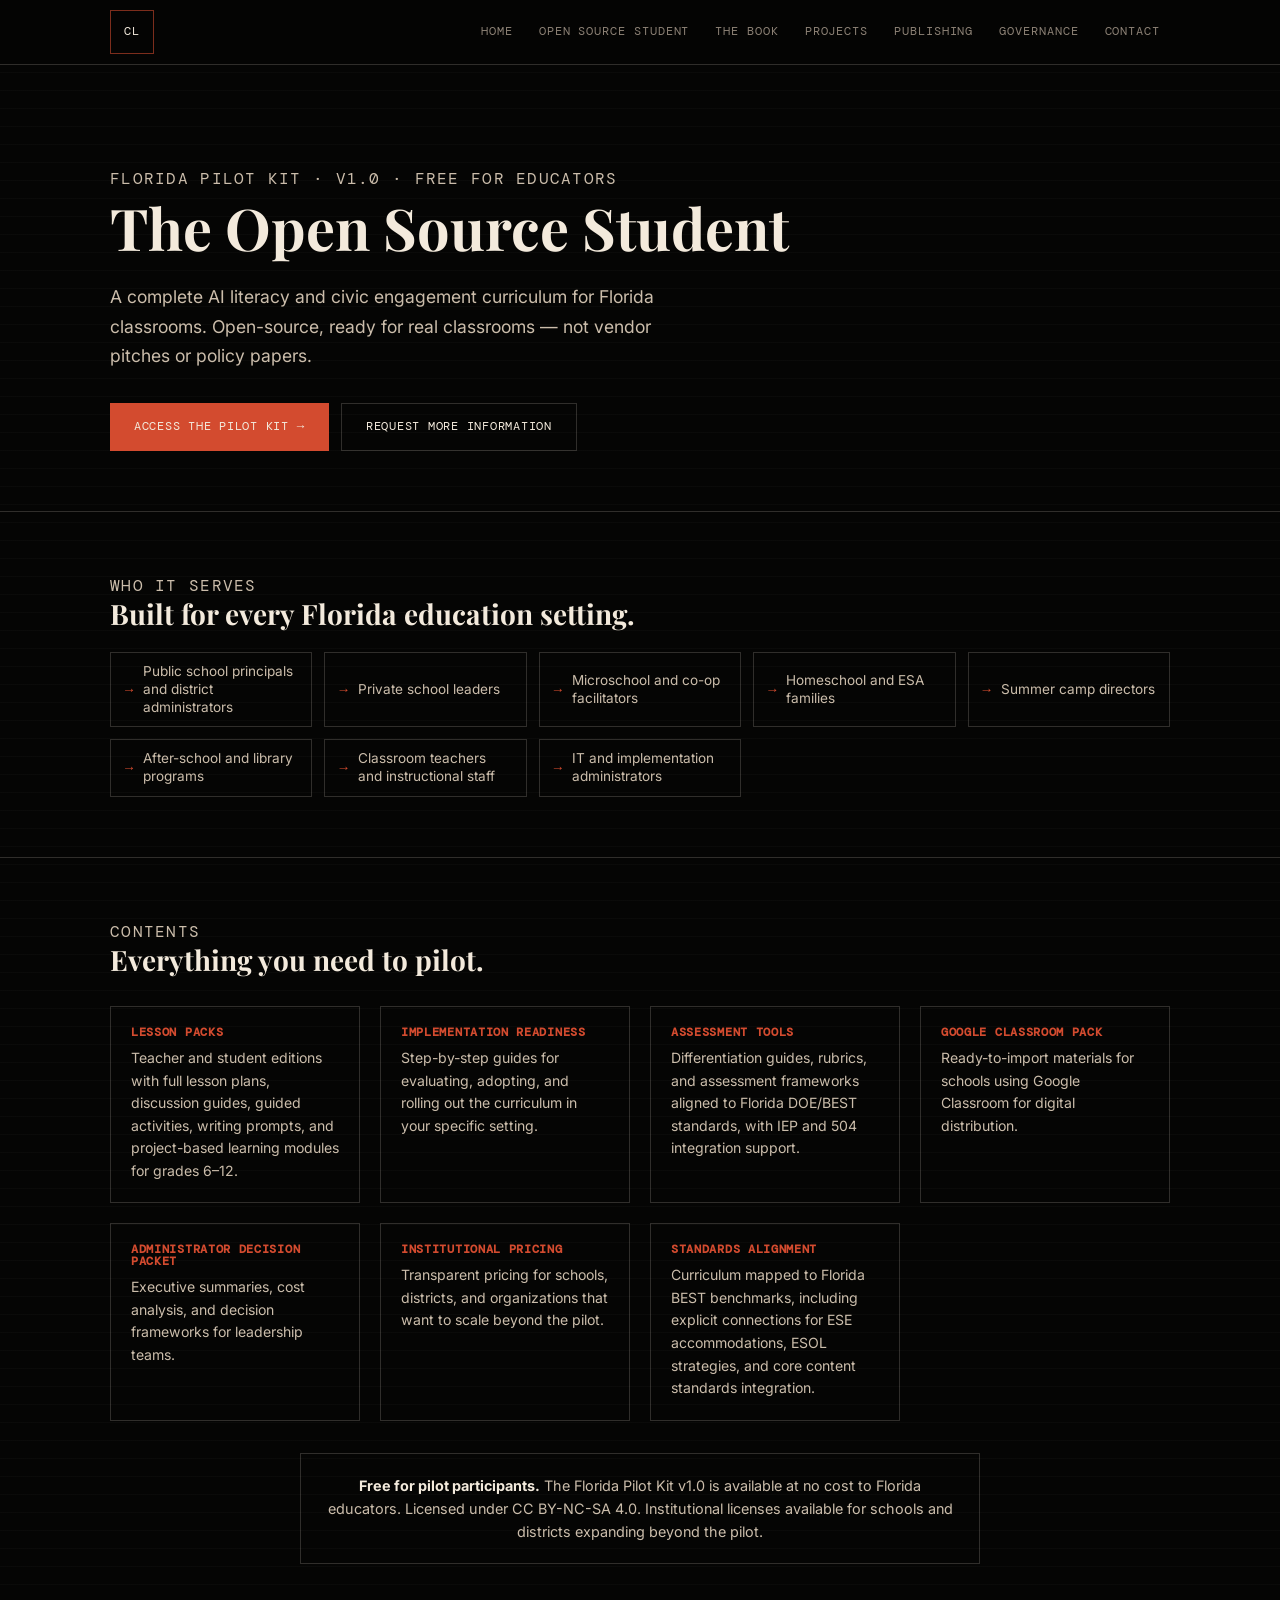
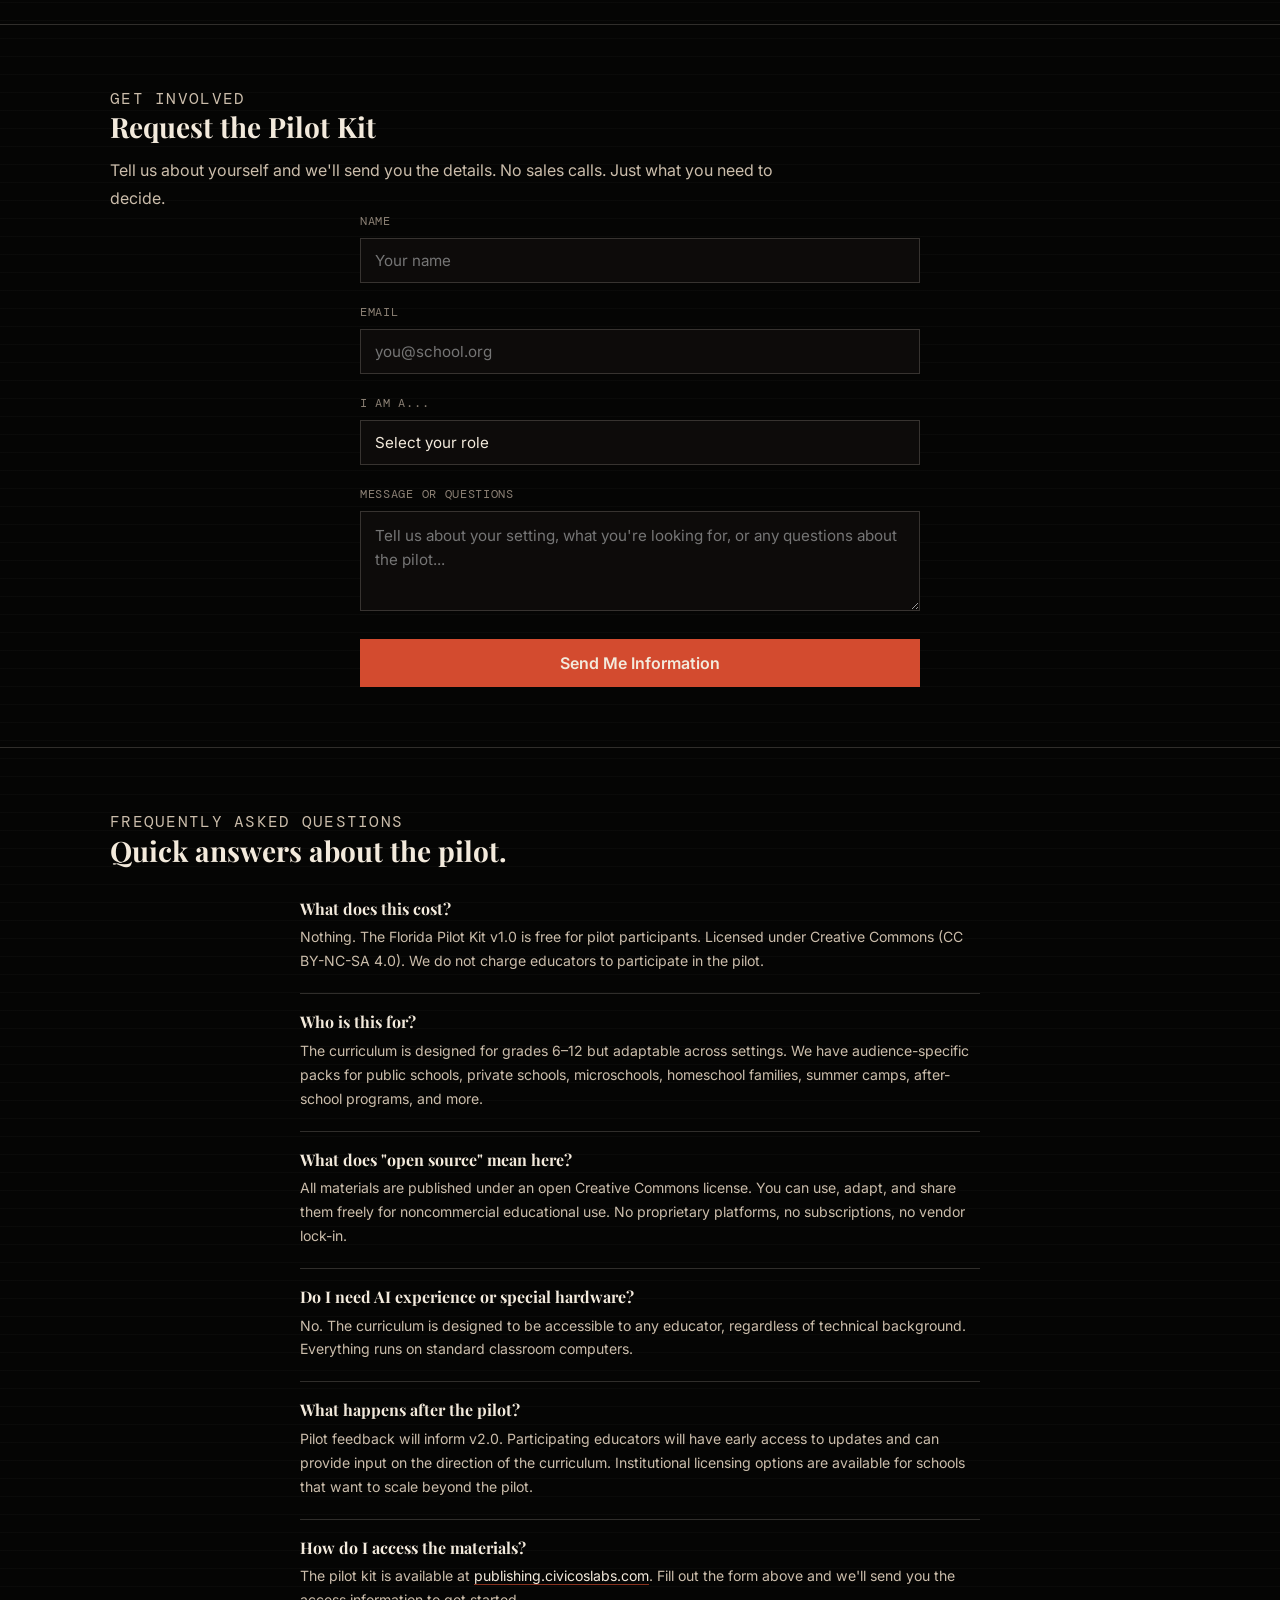
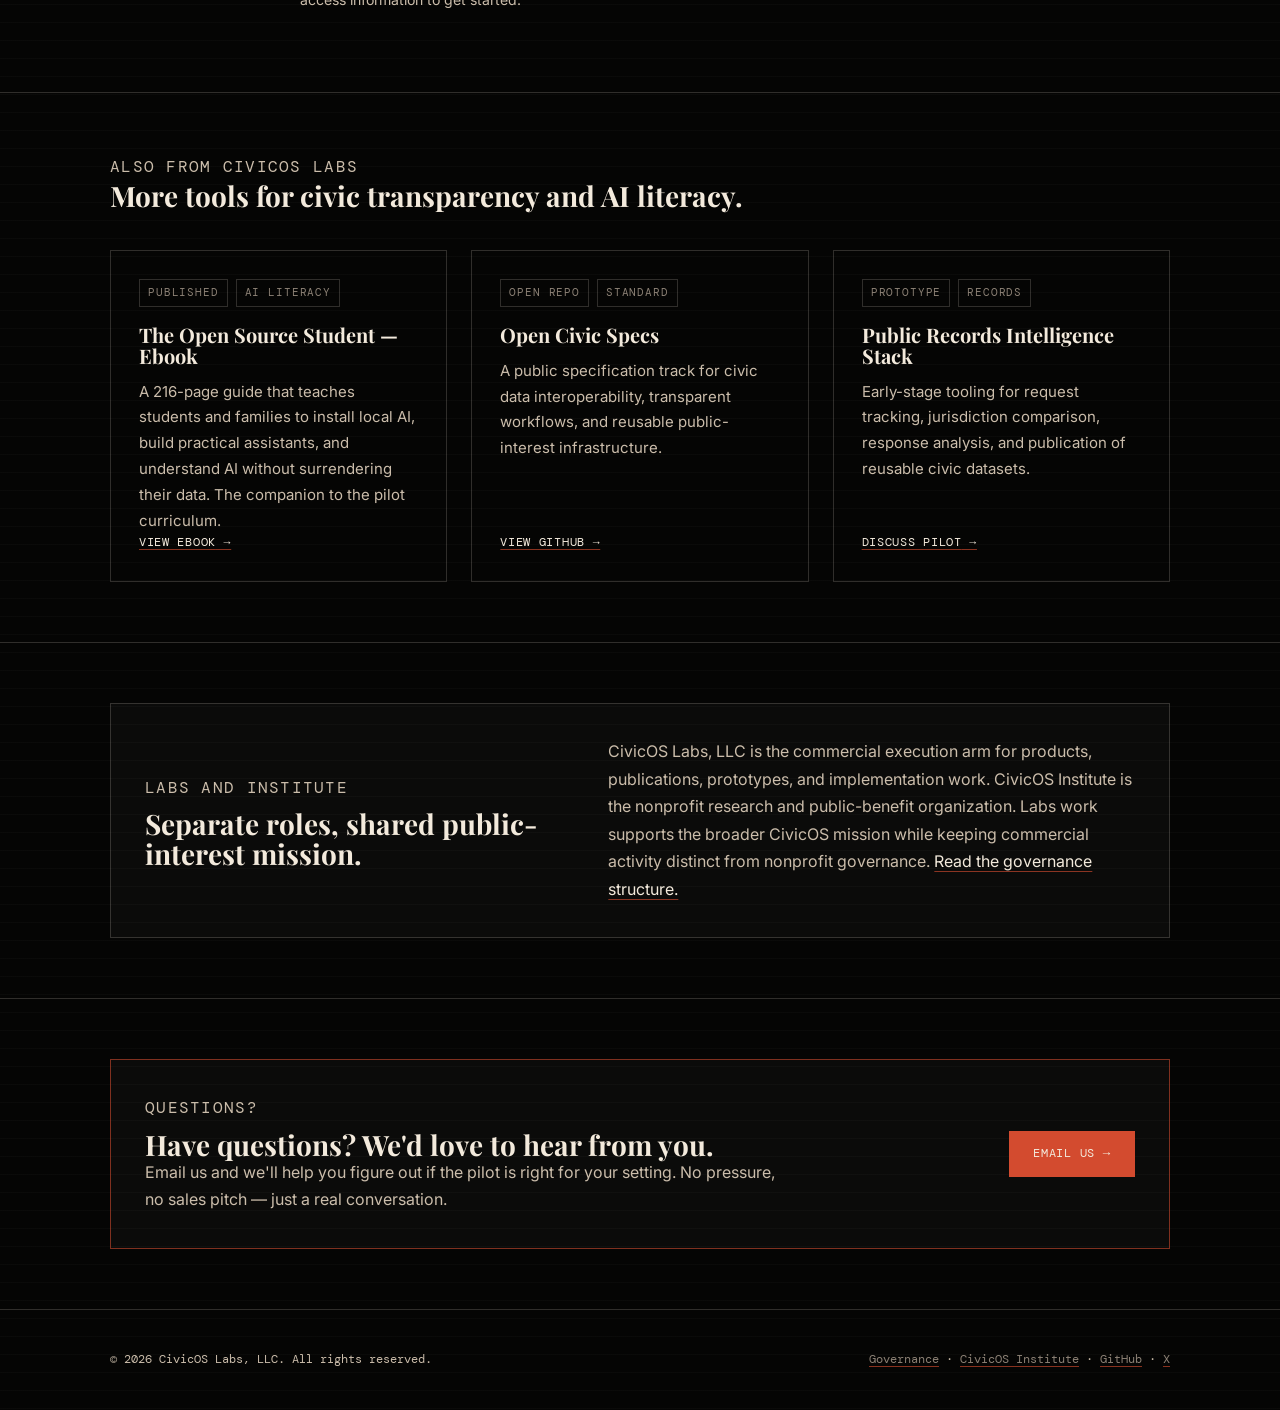
==== commit 158d0d95: "Copy edit: tighten homepage language, add card descriptions to dashboard" ====
--- a/index.html
+++ b/index.html
@@ -6,6 +6,7 @@
     <meta name="description" content="The Open Source Student — Florida Pilot Kit. Free open-source AI literacy curriculum for Florida educators, microschools, and families. Join the pilot.">
     <meta name="theme-color" content="#050504">
     <link rel="canonical" href="https://civicoslabs.com/">
+    <meta property="og:image" content="https://civicoslabs.com/oss-pilot-preview.png">
     <meta property="og:type" content="website">
     <meta property="og:title" content="The Open Source Student — Florida Pilot Kit">
     <meta property="og:description" content="Free open-source AI literacy curriculum for Florida classrooms. Built for educators, by educators. Join the pilot.">
@@ -232,7 +233,7 @@
         <div class="container">
             <p class="eyebrow">Florida Pilot Kit · v1.0 · Free for Educators</p>
             <h1>The Open Source Student</h1>
-            <p class="tagline">A complete AI literacy and civic engagement curriculum for Florida classrooms. Open-source, field-tested, and built for real school settings — not vendor pitches or policy papers.</p>
+            <p class="tagline">A complete AI literacy and civic engagement curriculum for Florida classrooms. Open-source, ready for real classrooms — not vendor pitches or policy papers.</p>
             <div class="btn-group">
                 <a href="https://publishing.civicoslabs.com/publishing/login" class="btn btn-primary" target="_blank" rel="noopener">Access the Pilot Kit →</a>
                 <a href="#info" class="btn btn-secondary">Request More Information</a>
@@ -255,7 +256,7 @@
                 <div class="audience-item">Homeschool and ESA families</div>
                 <div class="audience-item">Summer camp directors</div>
                 <div class="audience-item">After-school and library programs</div>
-                <div class="audience-item">Classroom teachers and facilitators</div>
+                <div class="audience-item">Classroom teachers and instructional staff</div>
                 <div class="audience-item">IT and implementation administrators</div>
             </div>
         </div>
@@ -272,7 +273,7 @@
             <div class="whats-included">
                 <div class="included-item">
                     <h4>Lesson packs</h4>
-                    <p>Teacher and student editions with full lesson plans, discussion guides, and hands-on AI literacy activities for grades 6–12.</p>
+                    <p>Teacher and student editions with full lesson plans, discussion guides, guided activities, writing prompts, and project-based learning modules for grades 6–12.</p>
                 </div>
                 <div class="included-item">
                     <h4>Implementation readiness</h4>
@@ -284,7 +285,7 @@
                 </div>
                 <div class="included-item">
                     <h4>Google Classroom pack</h4>
-                    <p>Pre-built upload packs for schools using Google Classroom for digital distribution.</p>
+                    <p>Ready-to-import materials for schools using Google Classroom for digital distribution.</p>
                 </div>
                 <div class="included-item">
                     <h4>Administrator decision packet</h4>
@@ -296,11 +297,11 @@
                 </div>
                 <div class="included-item">
                     <h4>Standards alignment</h4>
-                    <p>Curriculum mapped to Florida BEST benchmarks, including crosswalks for ESE accommodations, ESOL strategies, and core content standards integration.</p>
+                    <p>Curriculum mapped to Florida BEST benchmarks, including explicit connections for ESE accommodations, ESOL strategies, and core content standards integration.</p>
                 </div>
             </div>
             <div class="pricing-note">
-                <strong>Free for pilot participants.</strong> The Florida Pilot Kit v1.0 is available at no cost to Florida educators. Licensed under CC BY-NC-SA 4.0. Institutional licenses available for scaled implementations.
+                <strong>Free for pilot participants.</strong> The Florida Pilot Kit v1.0 is available at no cost to Florida educators. Licensed under CC BY-NC-SA 4.0. Institutional licenses available for schools and districts expanding beyond the pilot.
             </div>
         </div>
     </section>
@@ -311,8 +312,8 @@
         <div class="container">
             <div class="section-head">
                 <p class="section-label">Get involved</p>
-                <h2>Want more information?</h2>
-                <p>Tell us about yourself and we'll send you the details. No sales calls. No follow-up spam.</p>
+                <h2>Request the Pilot Kit</h2>
+                <p>Tell us about yourself and we'll send you the details. No sales calls. Just what you need to decide.</p>
             </div>
 
             <div class="form-section">
@@ -357,7 +358,7 @@
 
                 <div class="form-success" id="form-success">
                     <h3>Thanks for your interest.</h3>
-                    <p>We'll review your inquiry and send you information about the Florida Pilot Kit. If you have questions in the meantime, email us directly at <a href="mailto:info@civicoslabs.com">info@civicoslabs.com</a>.</p>
+                    <p>We'll send you everything you need to get started with the pilot. If you have questions in the meantime, email us directly at <a href="mailto:info@civicoslabs.com">info@civicoslabs.com</a>.</p>
                 </div>
             </div>
         </div>
@@ -372,8 +373,8 @@
                 <h2>Quick answers about the pilot.</h2>
             </div>
             <div class="faq-item">
-                <h4>Is this really free?</h4>
-                <p>Yes. The Florida Pilot Kit v1.0 is free for pilot participants. Licensed under Creative Commons (CC BY-NC-SA 4.0). We do not charge educators to participate in the pilot.</p>
+                <h4>What does this cost?</h4>
+                <p>Nothing. The Florida Pilot Kit v1.0 is free for pilot participants. Licensed under Creative Commons (CC BY-NC-SA 4.0). We do not charge educators to participate in the pilot.</p>
             </div>
             <div class="faq-item">
                 <h4>Who is this for?</h4>
@@ -393,7 +394,7 @@
             </div>
             <div class="faq-item">
                 <h4>How do I access the materials?</h4>
-                <p>Visit <a href="https://publishing.civicoslabs.com/publishing/login">publishing.civicoslabs.com</a> and use the pilot access code provided to educators. Fill out the form above if you need the access code or have questions.</p>
+                <p>The pilot kit is available at <a href="https://publishing.civicoslabs.com/publishing/login">publishing.civicoslabs.com</a>. Fill out the form above and we'll send you the access information to get started.</p>
             </div>
         </div>
     </section>
@@ -450,8 +451,8 @@
             <div class="contact-strip">
                 <div>
                     <p class="section-label">Questions?</p>
-                    <h2>Not sure if this is right for you?</h2>
-                    <p>Email us directly and we'll help you figure it out. No pressure, no sales pitch, just a real conversation.</p>
+                    <h2>Have questions? We'd love to hear from you.</h2>
+                    <p>Email us and we'll help you figure out if the pilot is right for your setting. No pressure, no sales pitch — just a real conversation.</p>
                 </div>
                 <a href="mailto:info@civicoslabs.com?subject=OSS%20Pilot%20question" class="btn btn-primary">Email us →</a>
             </div>
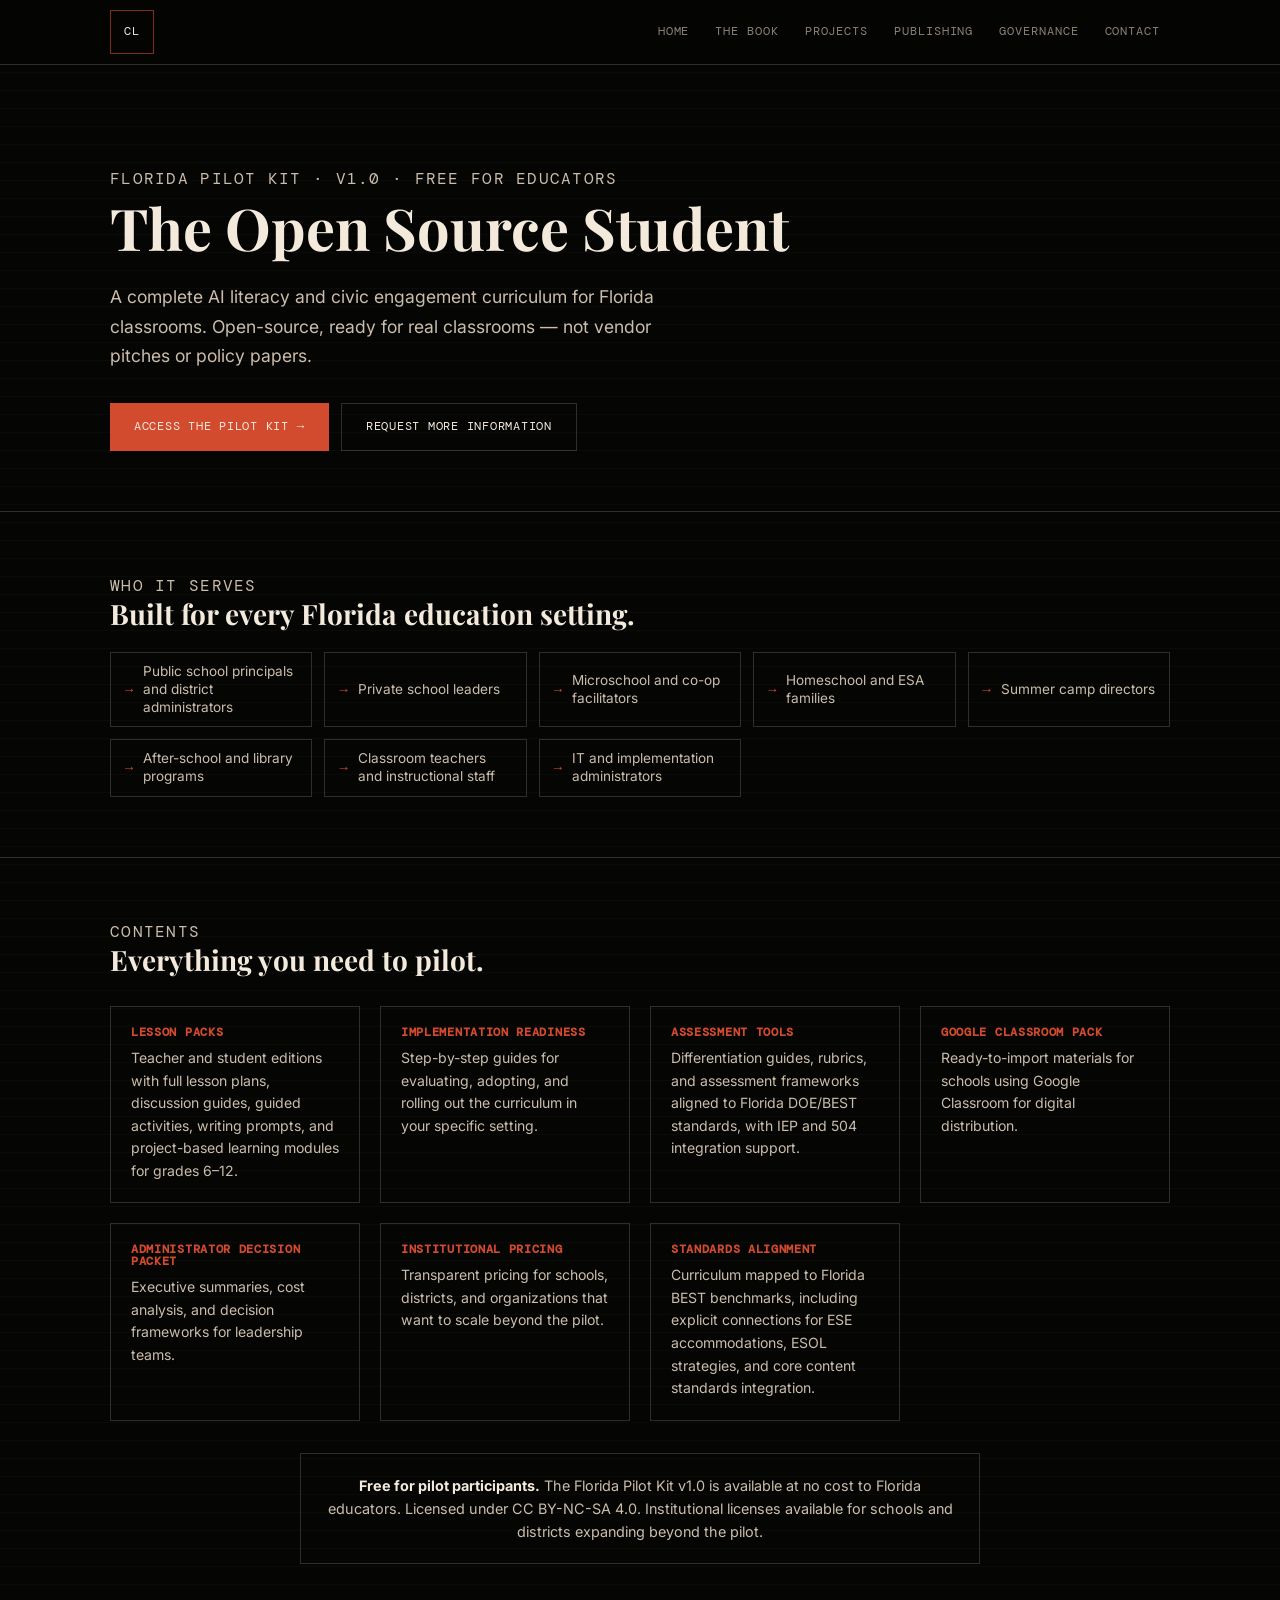
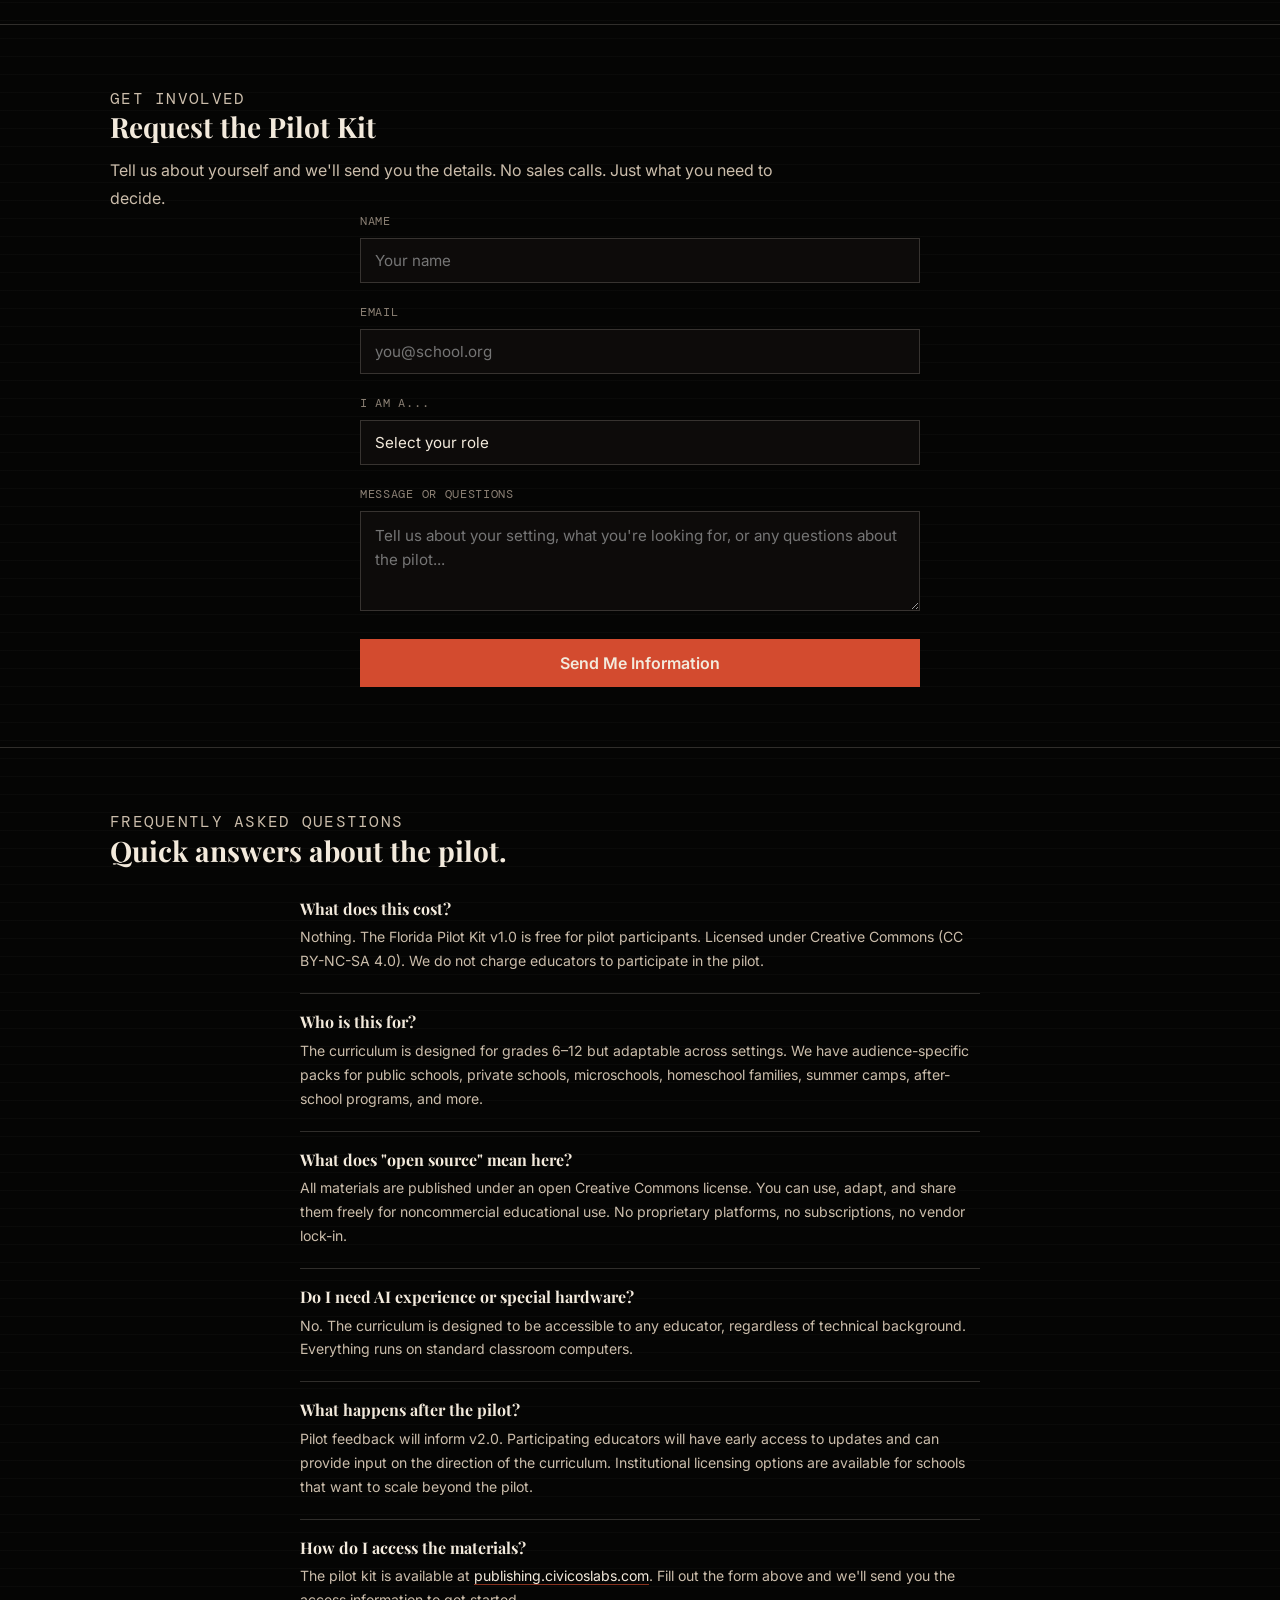
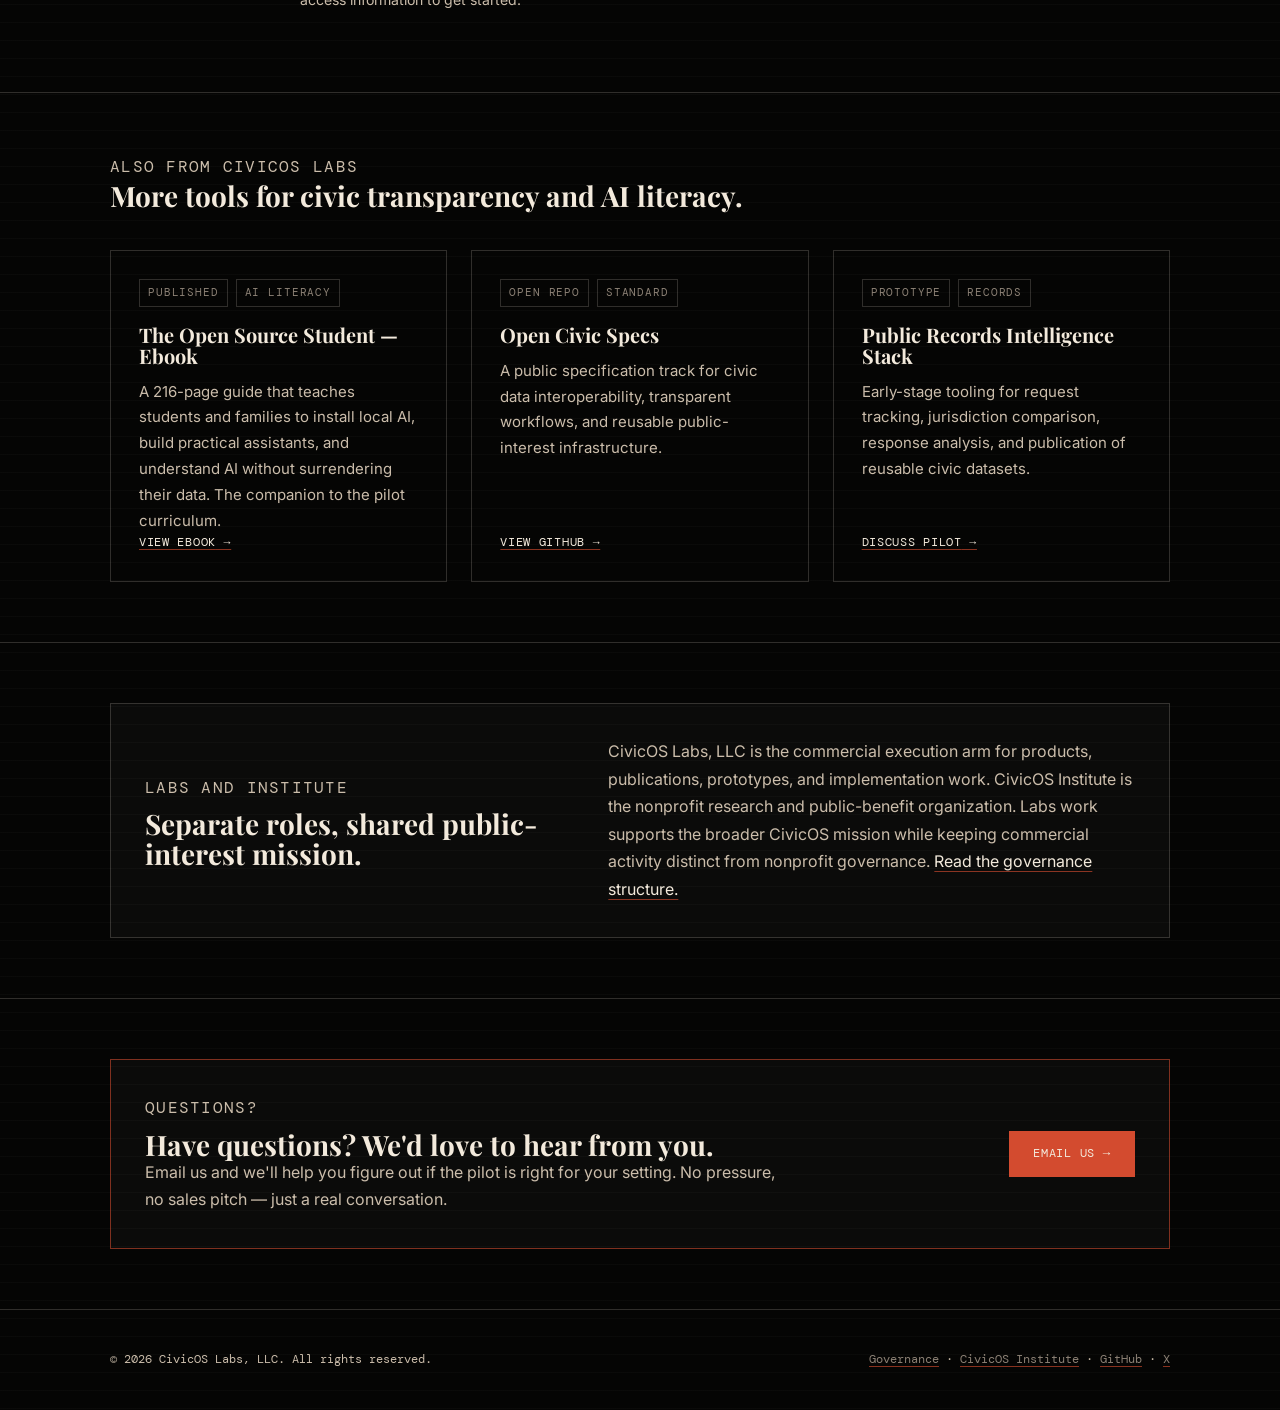
==== commit 04da14ef: "Remove stale nav link referencing nonexistent /open-source-student/" ====
--- a/index.html
+++ b/index.html
@@ -219,7 +219,6 @@
             <a href="/" class="logo" aria-label="CivicOS Labs home">CL</a>
             <div class="nav-links">
                 <a href="/">Home</a>
-                <a href="/open-source-student/">Open Source Student</a>
                 <a href="/ebook/">The Book</a>
                 <a href="#projects">Projects</a>
                 <a href="/publishing/">Publishing</a>
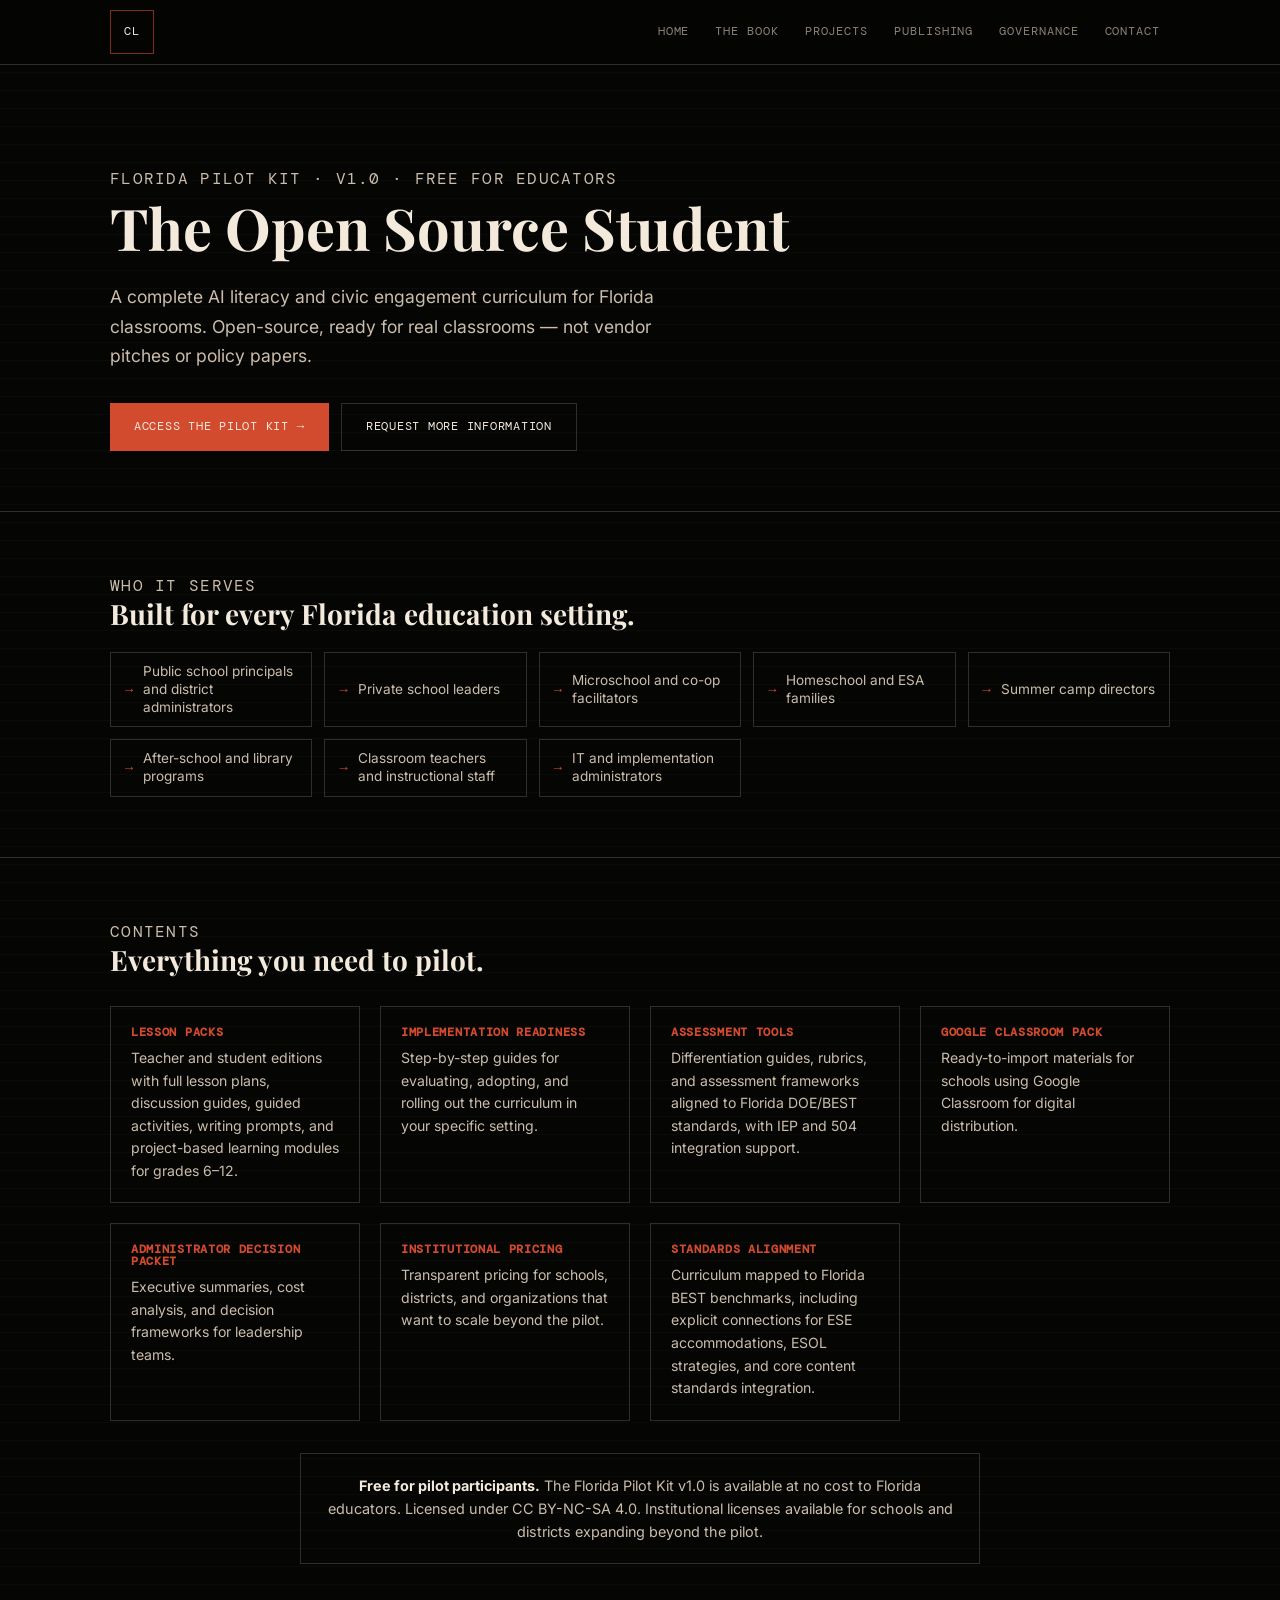
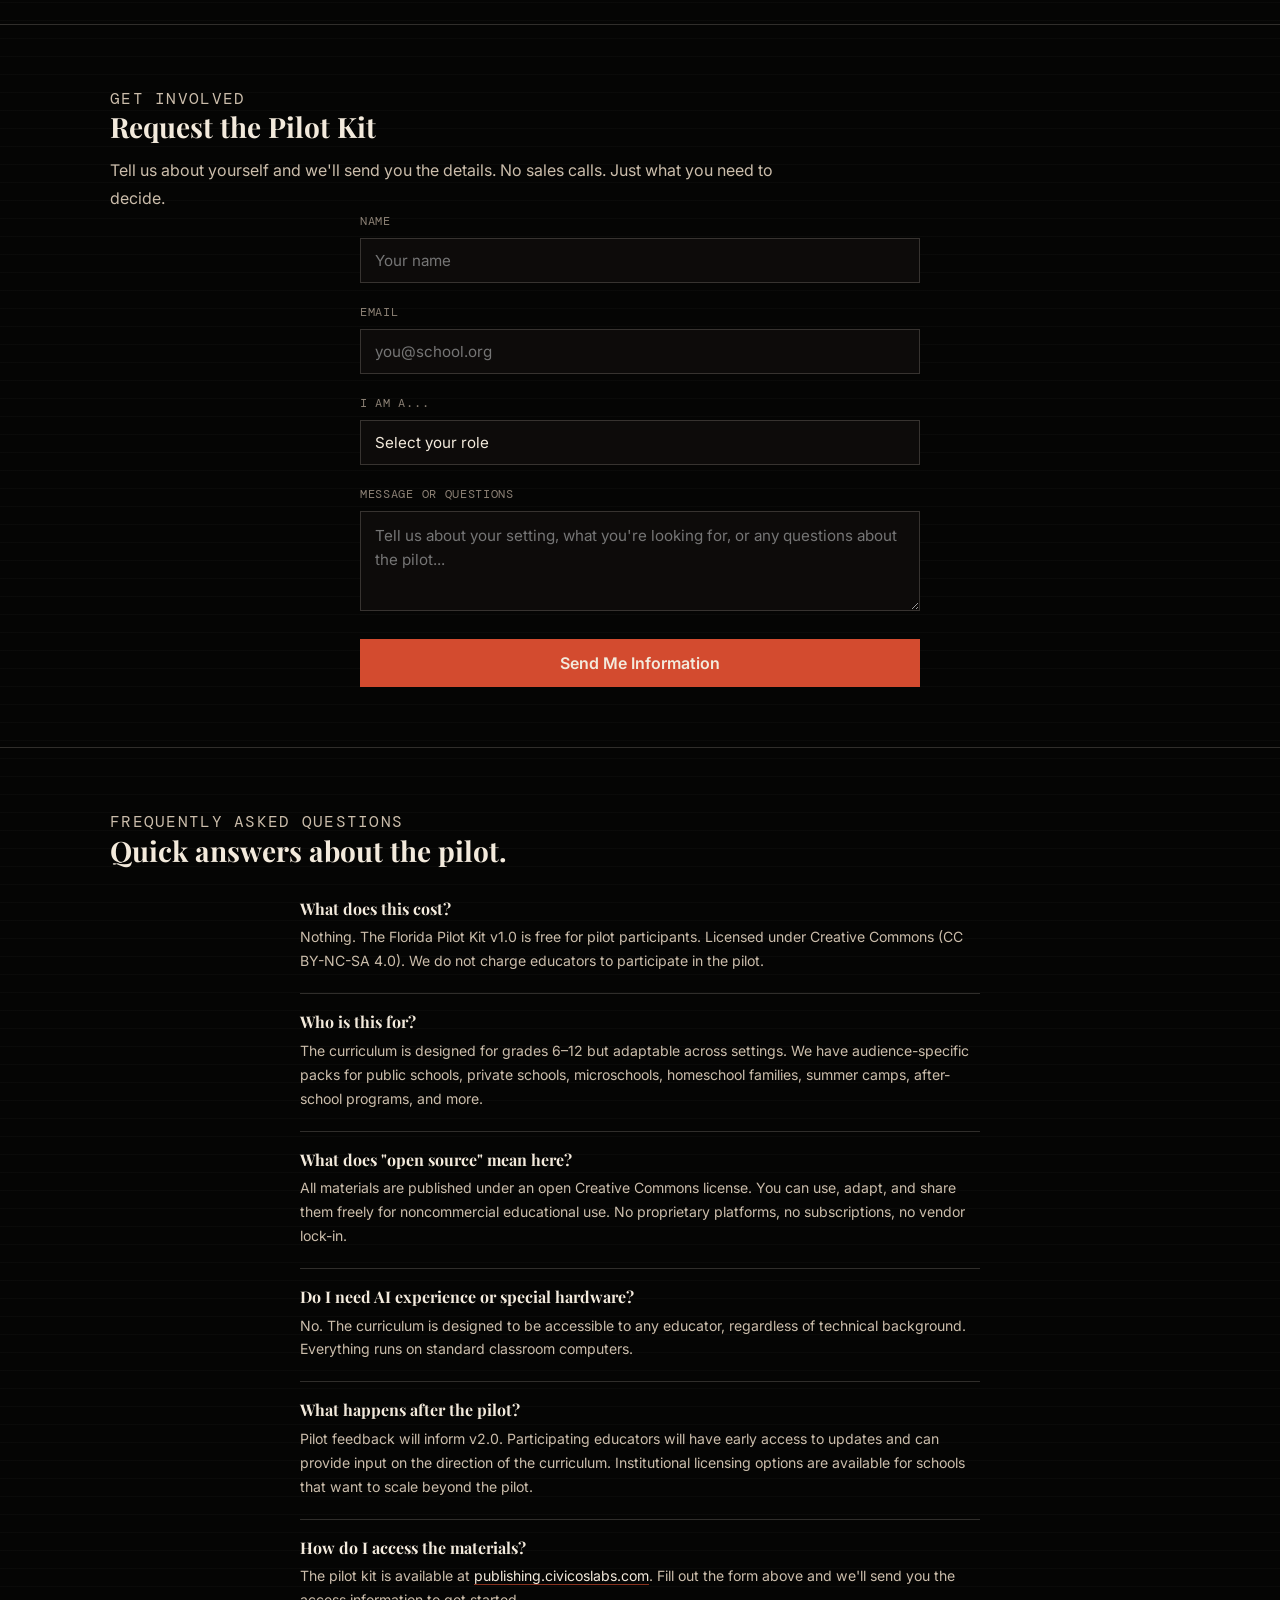
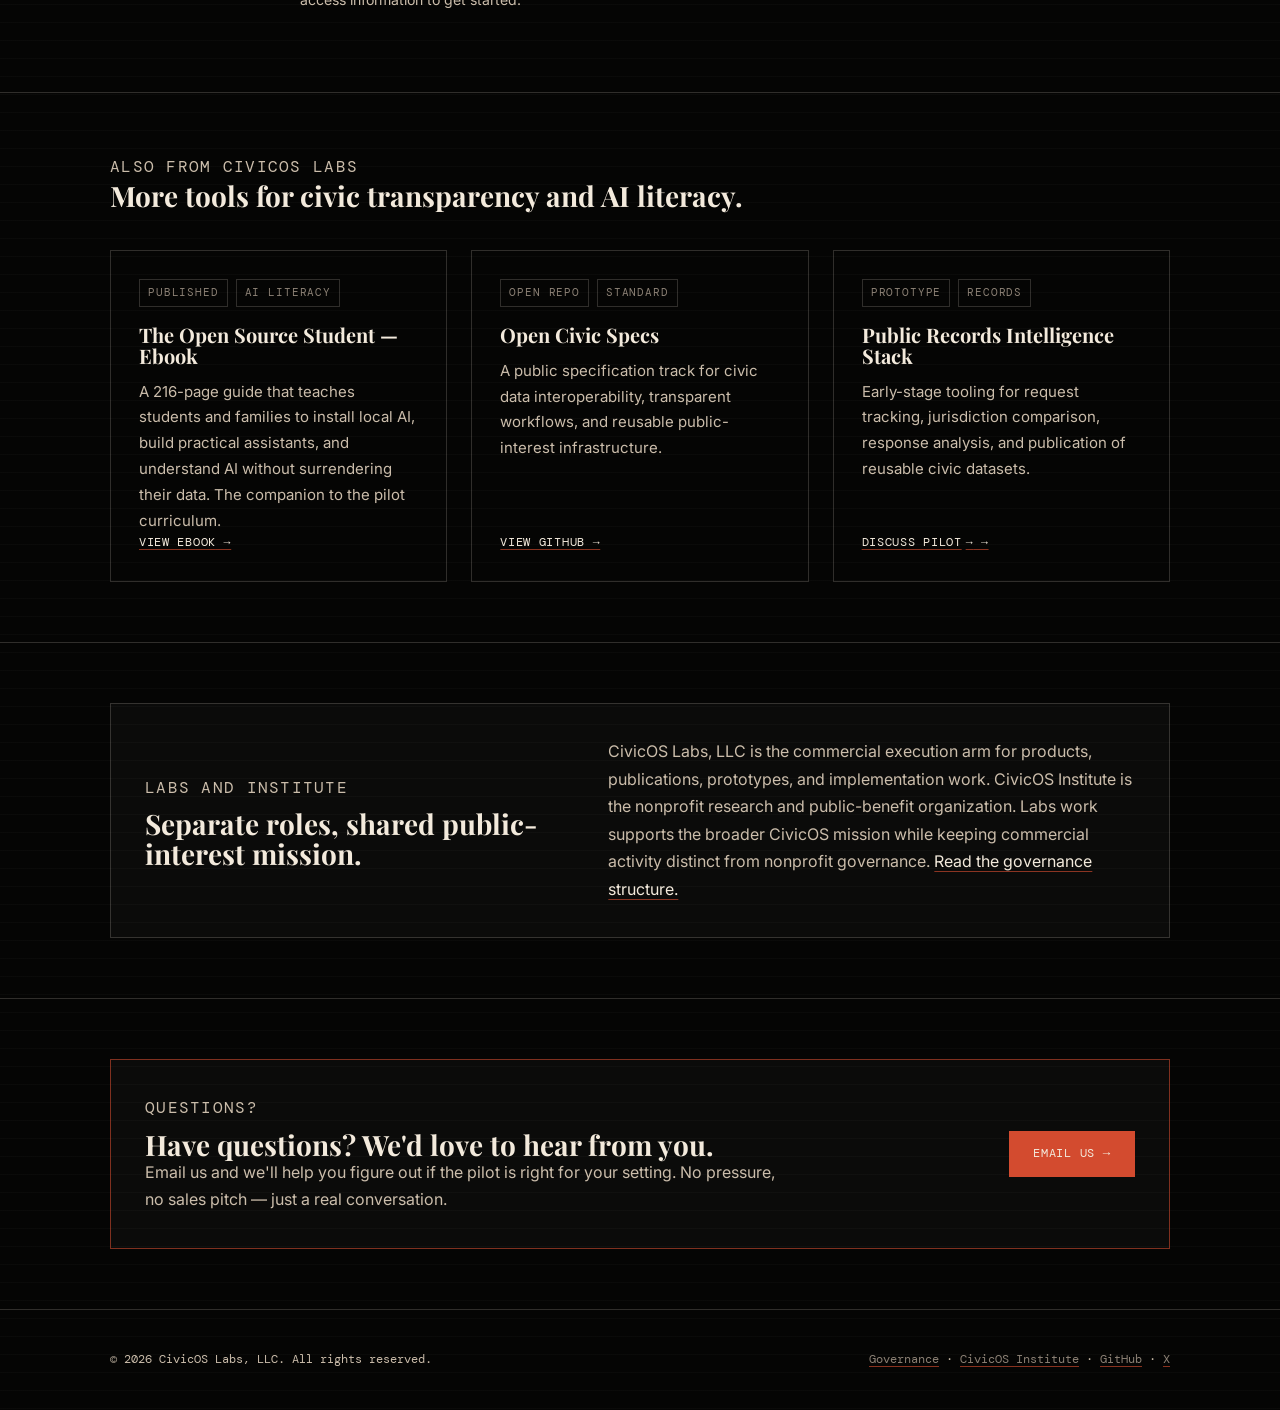
==== commit 06b9b8a0: "Add PRIS pilot info card page with Formspree form - Creates /pris-pilot/ with a rich data info card " ====
--- a/index.html
+++ b/index.html
@@ -210,6 +210,68 @@
             font-size: 0.88rem;
             line-height: 1.7;
             color: var(--paper-dim);
+        }
+
+        /* PRIS expandable panel */
+        #pris-card {
+            overflow: visible;
+        }
+        .pris-panel {
+            display: none;
+            margin-top: 20px;
+            border-top: 1px solid var(--line-strong);
+            padding-top: 20px;
+        }
+        .pris-panel-inner {
+            display: grid;
+            grid-template-columns: 1fr 1fr;
+            gap: 28px;
+            align-items: start;
+        }
+        .pris-brief p:not(.section-label) {
+            font-size: 0.88rem;
+            line-height: 1.7;
+            color: var(--paper-dim);
+            margin-bottom: 16px;
+        }
+        .pris-details {
+            margin-top: 16px;
+        }
+        .pris-detail-row {
+            display: grid;
+            grid-template-columns: 90px 1fr;
+            gap: 10px;
+            padding: 10px 0;
+            border-bottom: 1px solid var(--line);
+            font-size: 0.85rem;
+        }
+        .pris-detail-row:first-child {
+            border-top: 1px solid var(--line);
+        }
+        .pris-detail-row span {
+            font-family: var(--mono);
+            font-size: 0.68rem;
+            letter-spacing: 0.06em;
+            text-transform: uppercase;
+            color: var(--ash);
+        }
+        .pris-detail-row strong {
+            color: var(--paper);
+            font-weight: 500;
+            line-height: 1.4;
+        }
+        .pris-form-wrap {
+            border: 1px solid var(--line);
+            padding: 24px;
+            background: rgba(243, 234, 220, 0.02);
+        }
+        @media (max-width: 860px) {
+            .pris-panel-inner {
+                grid-template-columns: 1fr;
+            }
+        }
+        #pris-card.pris-expanded {
+            grid-column: 1 / -1;
         }
     </style>
 </head>
@@ -419,11 +481,90 @@
                     <p>A public specification track for civic data interoperability, transparent workflows, and reusable public-interest infrastructure.</p>
                     <a href="https://github.com/CivicOSInstitute/open-civic-specs" class="link-arrow" target="_blank" rel="noopener">View GitHub</a>
                 </article>
-                <article class="card project-card">
+                <article class="card project-card" id="pris-card">
                     <div class="project-meta"><span>Prototype</span><span>Records</span></div>
                     <h3>Public Records Intelligence Stack</h3>
                     <p>Early-stage tooling for request tracking, jurisdiction comparison, response analysis, and publication of reusable civic datasets.</p>
-                    <a href="mailto:info@civicoslabs.com?subject=Public%20Records%20Intelligence%20Stack" class="link-arrow">Discuss pilot</a>
+                    <a href="#pris-panel" class="link-arrow" id="pris-toggle" onclick="event.preventDefault();var panel=document.getElementById('pris-panel');var card=document.getElementById('pris-card');if(panel.style.display==='none'||!panel.style.display){panel.style.display='block';card.classList.add('pris-expanded');}else{panel.style.display='none';card.classList.remove('pris-expanded');}">Discuss pilot<span style="margin-left:4px;">→</span></a>
+
+                    <!-- Expandable PRIS Info Card + Form -->
+                    <div class="pris-panel" id="pris-panel">
+                        <div class="pris-panel-inner">
+                            <div class="pris-brief">
+                                <p class="section-label" style="margin-bottom:10px;">Public Records Intelligence Stack</p>
+                                <h4 style="font-size:1.15rem;margin-bottom:10px;">Pilot Overview</h4>
+                                <p>PRIS is a prototype toolkit for public records workflows — FOIA tracking, jurisdiction comparison, response analysis, and structured dataset publication. We're looking for pilot partners in journalism, legal aid, civic tech, and government transparency.</p>
+                                <div class="pris-details">
+                                    <div class="pris-detail-row">
+                                        <span>Status</span>
+                                        <strong>Early prototype · seeking pilot partners</strong>
+                                    </div>
+                                    <div class="pris-detail-row">
+                                        <span>Use cases</span>
+                                        <strong>FOIA request tracking, jurisdiction comparison, response analysis, dataset publication</strong>
+                                    </div>
+                                    <div class="pris-detail-row">
+                                        <span>Who it's for</span>
+                                        <strong>Journalists, legal aid orgs, civic technologists, transparency advocates, researchers</strong>
+                                    </div>
+                                    <div class="pris-detail-row">
+                                        <span>Stack</span>
+                                        <strong>Open-source · self-hostable · API-first · structured public data</strong>
+                                    </div>
+                                    <div class="pris-detail-row">
+                                        <span>License</span>
+                                        <strong>Open (public-interest)</strong>
+                                    </div>
+                                </div>
+                                <a href="/pris-pilot/" class="link-arrow" style="margin-top:18px;display:inline-block;">Full details</a>
+                            </div>
+                            <div class="pris-form-wrap">
+                                <p class="section-label" style="margin-bottom:10px;">Express interest</p>
+                                <form id="pris-form" action="https://formspree.io/f/xaqlrnbj" method="POST">
+                                    <div class="form-group">
+                                        <label for="pris-name">Name</label>
+                                        <input type="text" id="pris-name" name="name" required placeholder="Your name">
+                                    </div>
+                                    <div class="form-group">
+                                        <label for="pris-email">Email</label>
+                                        <input type="email" id="pris-email" name="email" required placeholder="you@organization.org">
+                                    </div>
+                                    <div class="form-group">
+                                        <label for="pris-org">Organization</label>
+                                        <input type="text" id="pris-org" name="organization" placeholder="Newsroom, nonprofit, agency...">
+                                    </div>
+                                    <div class="form-group">
+                                        <label for="pris-role">I work in...</label>
+                                        <select id="pris-role" name="sector">
+                                            <option value="">Select your sector</option>
+                                            <option value="Journalism / Media">Journalism / Media</option>
+                                            <option value="Legal aid / Civil liberties">Legal aid / Civil liberties</option>
+                                            <option value="Civic technology">Civic technology</option>
+                                            <option value="Government / Public sector">Government / Public sector</option>
+                                            <option value="Academic / Research">Academic / Research</option>
+                                            <option value="Transparency / Watchdog">Transparency / Watchdog</option>
+                                            <option value="Other">Other</option>
+                                        </select>
+                                    </div>
+                                    <div class="form-group">
+                                        <label for="pris-message">What are you looking for?</label>
+                                        <textarea id="pris-message" name="message" placeholder="Tell us about your public records workflow, what's missing, or what you'd want from a pilot..."></textarea>
+                                    </div>
+                                    <input type="hidden" name="_subject" value="PRIS Pilot Inquiry from civicoslabs.com">
+                                    <input type="hidden" name="_form_id" value="pris-pilot-inquiry">
+                                    <button type="submit" class="form-submit" id="pris-submit-btn">
+                                        Request Pilot Info
+                                        <span class="form-spinner" id="pris-spinner">&#8987;</span>
+                                    </button>
+                                    <div class="form-error" id="pris-error"></div>
+                                </form>
+                                <div class="form-success" id="pris-success">
+                                    <h3>Thanks for your interest.</h3>
+                                    <p>We'll reach out with pilot details. Questions in the meantime? <a href="mailto:info@civicoslabs.com?subject=PRIS%20Pilot">Email us</a>.</p>
+                                </div>
+                            </div>
+                        </div>
+                    </div>
                 </article>
             </div>
         </div>
@@ -504,6 +645,48 @@
                 spinner.style.display = 'none';
             }
         });
+
+        // PRIS form handler
+        const prisForm = document.getElementById('pris-form');
+        const prisBtn = document.getElementById('pris-submit-btn');
+        const prisSpinner = document.getElementById('pris-spinner');
+        const prisError = document.getElementById('pris-error');
+        const prisSuccess = document.getElementById('pris-success');
+
+        if (prisForm) {
+            prisForm.addEventListener('submit', async (e) => {
+                e.preventDefault();
+                prisBtn.disabled = true;
+                prisSpinner.style.display = 'inline';
+                prisError.style.display = 'none';
+
+                const data = new FormData(prisForm);
+                const plainData = {};
+                data.forEach((v, k) => { plainData[k] = v; });
+
+                try {
+                    const res = await fetch(prisForm.action, {
+                        method: 'POST',
+                        body: JSON.stringify(plainData),
+                        headers: {
+                            'Content-Type': 'application/json',
+                            'Accept': 'application/json'
+                        }
+                    });
+                    if (res.ok) {
+                        prisForm.style.display = 'none';
+                        prisSuccess.style.display = 'block';
+                    } else {
+                        throw new Error('Server error');
+                    }
+                } catch (err) {
+                    prisError.textContent = 'Something went wrong. Please email us directly at info@civicoslabs.com.';
+                    prisError.style.display = 'block';
+                    prisBtn.disabled = false;
+                    prisSpinner.style.display = 'none';
+                }
+            });
+        }
     </script>
 </body>
 </html>
